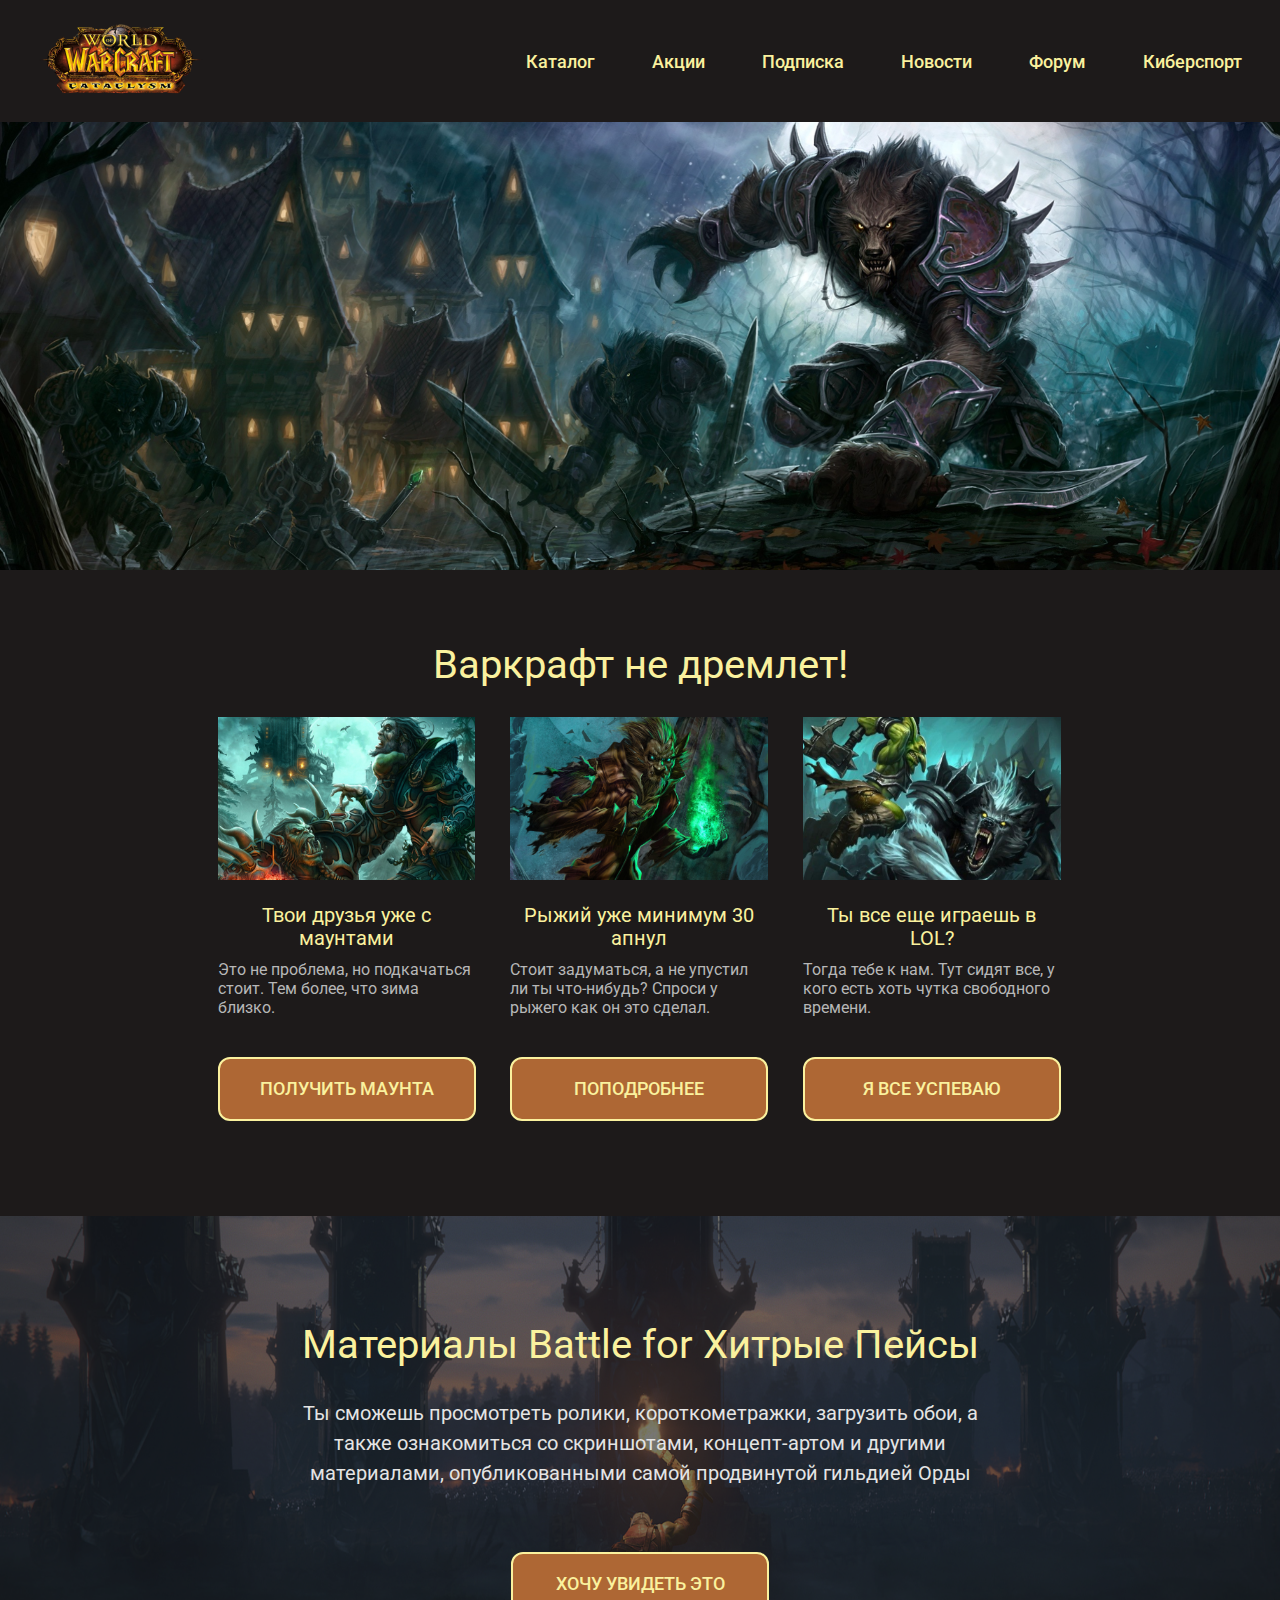
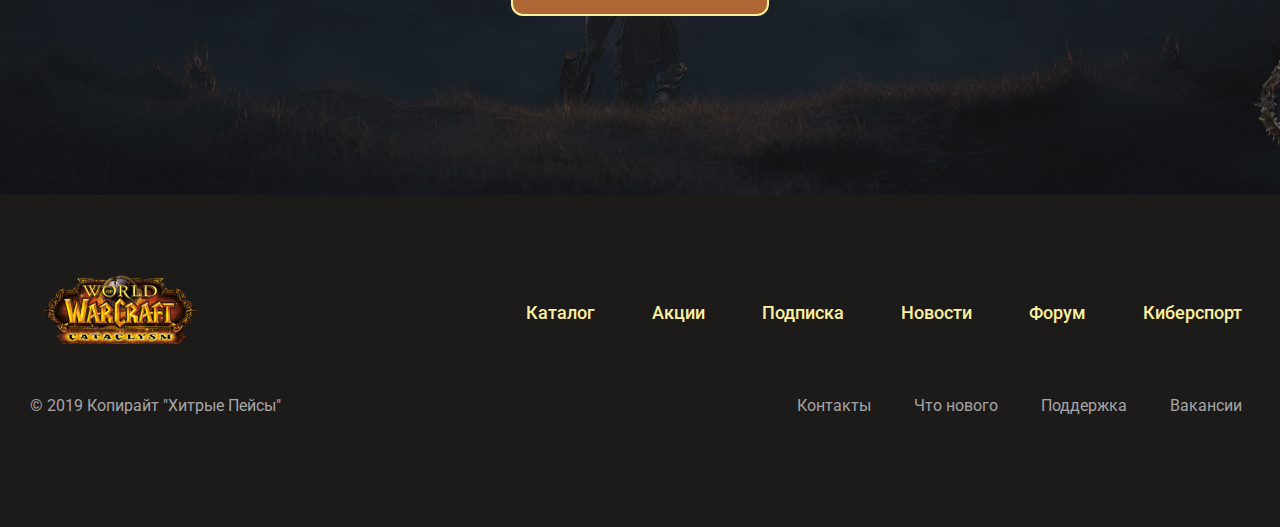
==== index.html @ 7e36b757 "Add files via upload" ====
<!DOCTYPE html>
<html>
<head>
	<meta charset="utf-8">
	<meta name="viewport" content="width=device-width">
	<title>AsgardWoW</title>
	<link href="https://fonts.googleapis.com/css?family=Roboto:400,500&display=swap&subset=cyrillic,cyrillic-ext" rel="stylesheet">
	<link rel="stylesheet" href="css/styleflex.css">
	<link rel="stylesheet" href="css/styleflex_1024.css" media="all and (max-width: 1025px)">
</head>
<body>
	<div class="container">
		<div class="header">
			<div class="menu_container">
				<div class="menulogo">
					<img src="source/pictures/wow_ logo.png">
				</div>
				<div class="menu"><a href="index.html">Каталог</a></div>
				<div class="menu"><a href="index.html">Акции</a></div>
				<div class="menu"><a href="index.html">Подписка</a></div>
				<div class="menu"><a href="index.html">Новости</a></div>
				<div class="menu"><a href="index.html">Форум</a></div>
				<div class="menu"><a href="index.html">Киберспорт</a></div>
			</div>
		</div>
		<div class="banner">
		</div>
		<div class="nedremlet">
			<div class="title">Варкрафт не дремлет!</div>
			<div class="cardscontainer">
				<div class="cards">
					<div class="card">
						<div class="cardimg"><img src="source/pictures/nedremlet1.png" alt="nedremlet1" width="100%"></div>
						<div class="cardtitle">Твои друзья уже с маунтами</div>
						<div class="cardtext">Это не проблема, но подкачаться стоит. Тем более, что зима близко.</div>
						<div class="button"><a href="index.html">ПОЛУЧИТЬ МАУНТА</a></div>
					</div>
					<div class="card">
						<div class="cardimg"><img src="source/pictures/nedremlet2.png" alt="nedremlet2" width="100%"></div>
						<div class="cardtitle">Рыжий уже минимум 30 апнул</div>
						<div class="cardtext">Стоит задуматься, а не упустил ли ты что-нибудь? Спроси у рыжего как он это сделал.</div>
						<div class="button"><a href="index.html">ПОПОДРОБНЕЕ</a></div>
					</div>
					<div class="card">
						<div class="cardimg"><img src="source/pictures/nedremlet3.png" alt="nedremlet3" width="100%"></div>
						<div class="cardtitle">Ты все еще играешь в LOL?</div>
						<div class="cardtext">Тогда тебе к нам. Тут сидят все, у кого есть хоть чутка свободного времени.</div>
						<div class="button"><a href="index.html">Я ВСЕ УСПЕВАЮ</a></div>
					</div>
				</div>
			</div>
		</div>
		<div class="peysi">
			<div class="background">
			</div>
			<div class="materials">
				<div class="title">Материалы Battle for Хитрые Пейсы</div>
				<div class="materials_text">Ты сможешь просмотреть ролики, короткометражки, загрузить обои, а также ознакомиться со скриншотами, концепт-артом и другими материалами, опубликованными самой продвинутой гильдией Орды</div>
				<div class="button"><a href="index.html">ХОЧУ УВИДЕТЬ ЭТО</a></div>
			</div>
		</div>
		<div class="footer">
			<div class="menu_container">
				<div class="menulogo">
					<img src="source/pictures/wow_ logo.png">
				</div>
				<div class="menu"><a href="index.html">Каталог</a></div>
				<div class="menu"><a href="index.html">Акции</a></div>
				<div class="menu"><a href="index.html">Подписка</a></div>
				<div class="menu"><a href="index.html">Новости</a></div>
				<div class="menu"><a href="index.html">Форум</a></div>
				<div class="menu"><a href="index.html">Киберспорт</a></div>
			</div>
			<div class="nav_container">
				<div class="nav">&copy; 2019 Копирайт "Хитрые Пейсы"</a></div>
				<div class="nav"><a href="index.html">Контакты</a></div>
				<div class="nav"><a href="index.html">Что&nbsp;нового</a></div>
				<div class="nav"><a href="index.html">Поддержка</a></div>
				<div class="nav"><a href="index.html">Вакансии</a></div>
			</div>
		</div>
	</div>
</body>
</html>
---- css/styleflex.css ----
body {
	background-color: #1D1A1A;
	font-family: "Roboto";
	font-weight: normal;
	font-style: normal;
	color: #FAF19E;
	padding: 0;
	margin: 0;
}


.container {
	box-sizing: border-box;
	max-width: 1920px;
	margin: 0px auto;
}
/*@media (max-width: 1025px) {
	.container {
		max-width: 1024px;
	}
	body { background: grey; }
	.banner div {
		background: url("../source/pictures/fon/sfakelom2_1024.png") no-repeat;
	}
}*/


.header {
	/*border: 2px solid #ece89d;*/
	box-sizing: border-box;
	width: 100%;
	min-height: 122px;
	margin: 0px auto;
	padding: 19px 0px 18px 0px;
}
.menu_container {
	display: flex;
	justify-content: space-between;
	align-items: center;
	max-width: 1220px;
	min-width: 845px;
	height: 85px;
	margin: 0px auto;
}
.menulogo {
	margin-right: 21.475%;
}
.menu {
	font-weight: 500;
	font-size: 18px;
	line-height: 21px;
	padding-right: 8px;
}
.menu a {
	text-decoration: none;
	color: #FAF19E;
}


.banner {
	width: 100%;
	height: 35vw;
	min-height: 445px;
	margin: 0px auto;
	background: url("../source/pictures/fon/volk1.png") no-repeat;
	background-size: 100% 100%;
}


.nedremlet{
	box-sizing: border-box;
	padding: 71px 0px 95px 0px;
	width: 100%;
	margin: 0px auto;
}
.title {
	text-align: center;
	margin: 0px 0px 2.3vw 0px;
	font-size: 40px;
	line-height: 47px;
}
.cardscontainer {
	box-sizing: border-box;
	max-width: 63vw;
	min-width: 845px;
	margin: 0px auto;
}
.cards {
	display: flex;
	width: 100%;
	/*display: flex;
	justify-content: space-between;
	/*align-items: center;
	box-sizing: border-box;
	height: 427px;
	width: 1208px;
	padding: 0px;
	margin: 0px auto;*/
	/*margin: 0px -20px;*/
}
.card {
	display: flex;
	flex-direction: column;
	/*box-sizing: border-box;*/
	width: 30.46%;
	/*flex:0 1 33.333%;
	padding: 0px 20px;
	border: 1px solid grey;*/
}
.card:nth-child(2) {
	margin: 0px 4.2% 0px 4.2%;
}
.cardtitle {
	font-size: 20px;
	line-height: 23px;
	text-align: center;
	padding: 20px 0px 10px 0px;
}
.cardtext {
	font-size: 16px;
	line-height: 19px;
	color: #B7B7B7;
	margin: 0px 0px 40px 0px;
	flex: 1 1 auto;
}
.button {
	/*display: flex;
	align-items: center;
	justify-content: center;
	width: 258px;
	height: 64px;*/
	font-weight: 500;
	font-size: 18px;
	line-height: 21px;
	box-sizing: border-box;
	/*background-color: #AE6734;
	border: 2px solid #FAF19E;
	border-radius: 12px;*/
	display: block;
	margin: 0px auto;
	height: 64px;
	width: 258px;
	text-align: center;
	line-height: 60px;
}
.button a {
	display: block;
	text-decoration: none;
	color: #FAF19E;
	transition: 0.2s;
	background-color: #AE6734;
	border: 2px solid #FAF19E;
	border-radius: 12px;
}
.button a:active {
	background-color: #FAF19E;
	border: 2px solid #AE6734;
	color: #AE6734;
	box-shadow: inset 0 4px 5px rgba(0,0,0,0.5);
}


.peysi {
	box-sizing: border-box;
	height: 35vw;
	min-height: 579px;
	width: 100%;
	min-width: 845px;
	background: url("../source/pictures/fon/sfakelom2.png") no-repeat;
	background-size: 100% 100%;
	margin: 0px auto;
	position: relative;
	/*z-index: 0;*/
}
.background {
	position: absolute;
	/*z-index: 1;*/
	width: 100%;
	height: 100%;
	/*background: url("../source/pictures/fon/sfakelom2.png");*/
	background-color: #1D1A1A;
	opacity: 0.6;
}
.materials {
	position: relative;
	/*z-index: 2;*/
	max-width: 720px;
	height: 50%;
	margin: 0px auto;
	padding: 8.25% 0px 0px 0px;
}
.materials_text {
	font-size: 20px;
	line-height: 30px;
	color: #E4E4E4;
	text-align: center;
	margin: 0px 0px 5vw 0px;
}


.footer {
	box-sizing: border-box;
	height: 332px;
	/*max-width: 1920px;*/
	margin: 0px auto;
	padding: 75px 0px 0px 0px;
}
.nav_container {
	display: flex;
	justify-content: space-between;
	max-width: 1220px;
	min-width: 845px;
	margin: 0px auto;
	padding: 41px 0px;
}
.nav {
	font-size: 16px;
	line-height: 19px;
	color: #A5A5A5;
	padding-right: 8px;
}
.nav:first-child {
	margin-right: 38.77%;
}
.nav a {
	text-decoration: none;
	color: #A5A5A5;
}
---- css/styleflex_1024.css ----
body {
	background-color: #1D1A1A;
	font-family: "Roboto";
	font-weight: normal;
	font-style: normal;
	color: #FAF19E;
	padding: 0;
	margin: 0;
}


.menu_container {
	display: flex;
	justify-content: space-between;
	align-items: center;
	max-width: 956px;
	height: 85px;
	margin: 0px auto;
}
.menulogo {
	margin-right: 8.7%;
}


.banner {
	width: 100%;
	height: 43.5vw;
	margin: 0px auto;
	background: url("../source/pictures/fon/volk1_1024.png") no-repeat;
	background-size: 100% 100%;
}


.peysi {
	box-sizing: border-box;
	height: 56.5vw;
	min-height: 370px;
	background: url("../source/pictures/fon/sfakelom2_1024.png") no-repeat;
	background-size: 100% 100%;
	margin: 0px auto;
	position: relative;
}


.nav_container {
	display: flex;
	justify-content: space-between;
	max-width: 956px;
	margin: 0px auto;
	padding: 41px 0px;
}
.nav:first-child {
	margin-right: 23.1%;
}
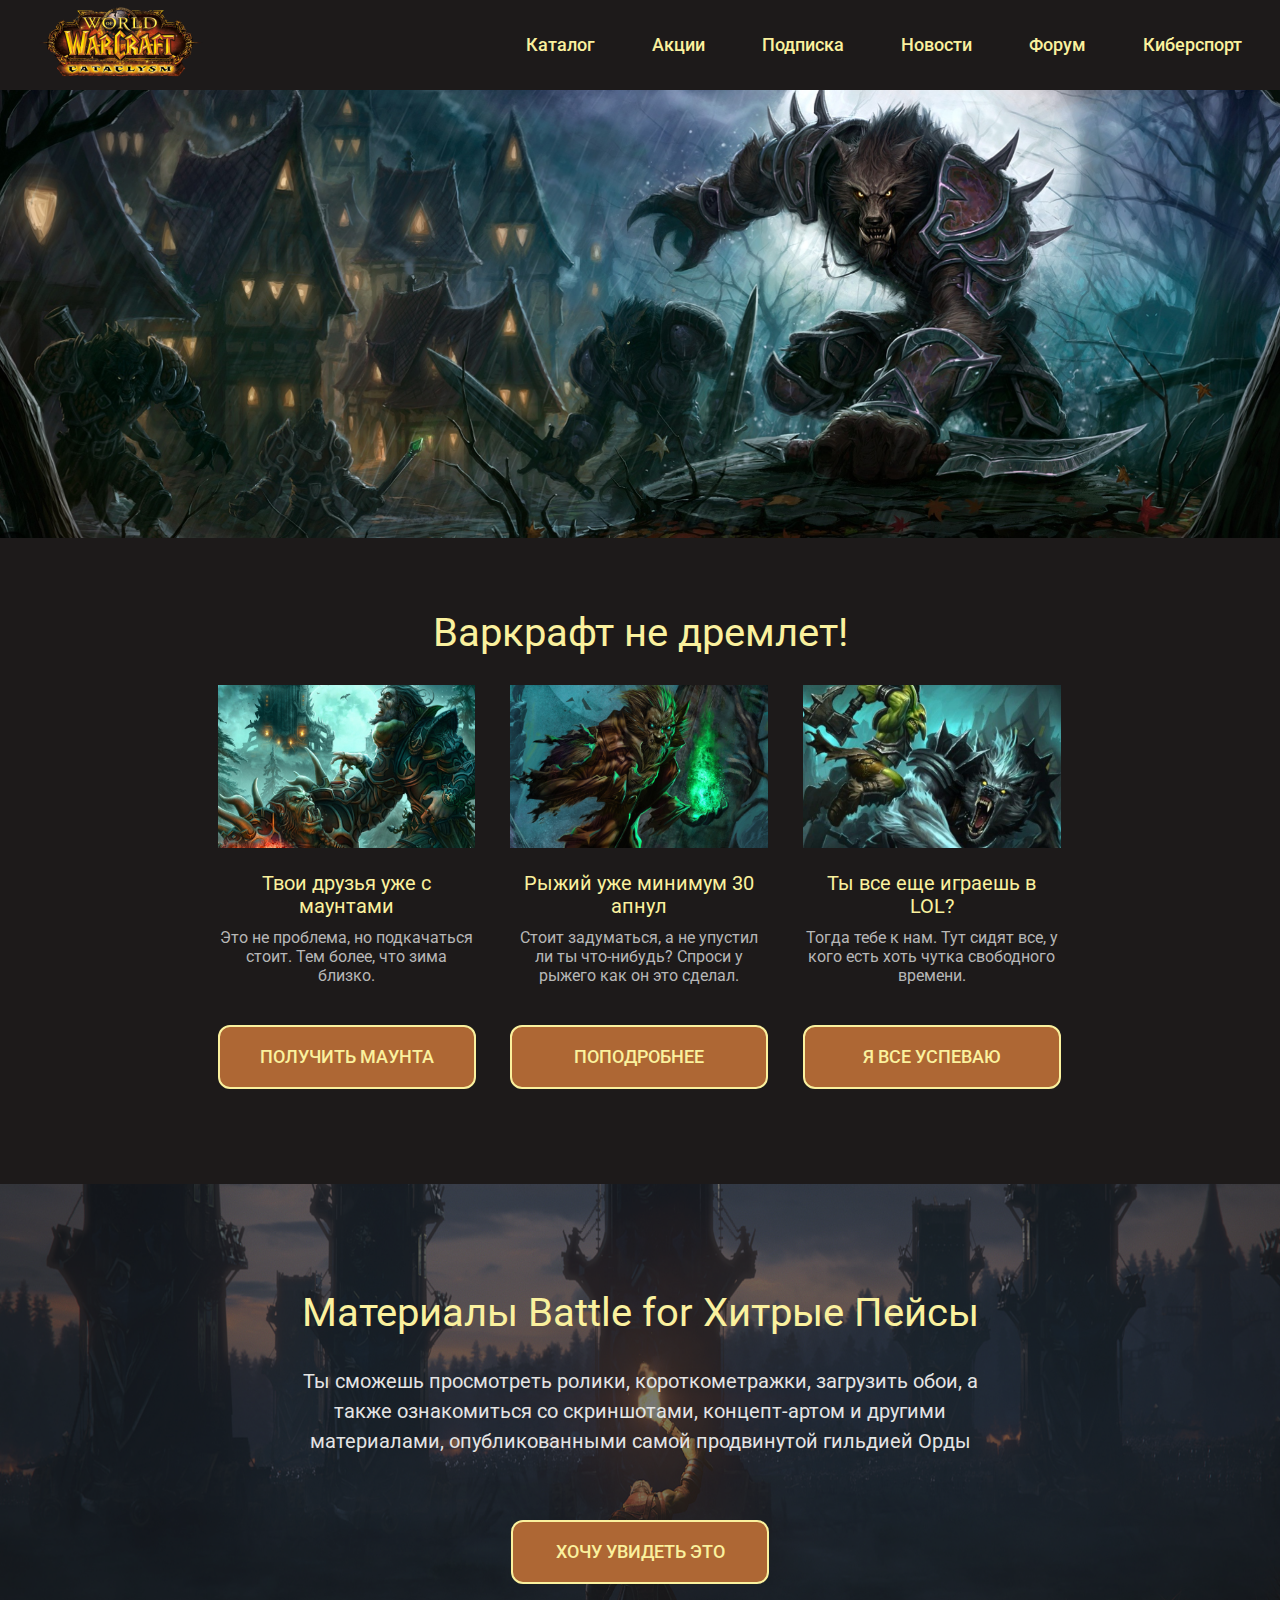
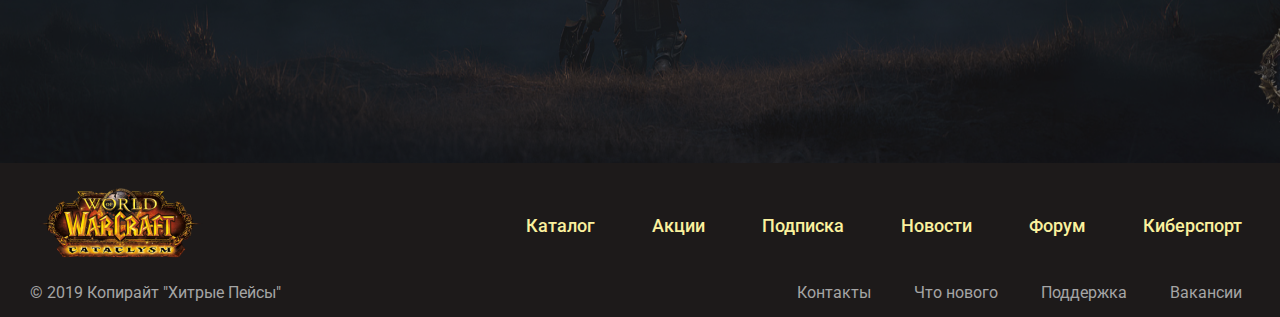
==== commit 5981d598: "Issues #111210 & #111211 completed" ====
--- a/index.html
+++ b/index.html
@@ -6,14 +6,16 @@
 	<title>AsgardWoW</title>
 	<link href="https://fonts.googleapis.com/css?family=Roboto:400,500&display=swap&subset=cyrillic,cyrillic-ext" rel="stylesheet">
 	<link rel="stylesheet" href="css/styleflex.css">
-	<link rel="stylesheet" href="css/styleflex_1024.css" media="all and (max-width: 1025px)">
+	<!-- <link rel="stylesheet" href="css/styleflex_1024.css" media="all and (max-width: 1025px)">
+	<link rel="stylesheet" href="css/styleflex_414.css" media="all and (max-width: 500px)"> -->
 </head>
 <body>
 	<div class="container">
 		<div class="header">
-			<div class="menu_container">
-				<div class="menulogo">
-					<img src="source/pictures/wow_ logo.png">
+			<div class="header_menu_container">
+				<div class="menulogo"><a href="index.html"><img src="source/pictures/wow_ logo.png" alt=""></a></div>
+				<div class="header_burger">
+					<span></span>
 				</div>
 				<div class="menu"><a href="index.html">Каталог</a></div>
 				<div class="menu"><a href="index.html">Акции</a></div>
@@ -23,8 +25,7 @@
 				<div class="menu"><a href="index.html">Киберспорт</a></div>
 			</div>
 		</div>
-		<div class="banner">
-		</div>
+		<div class="banner"></div>
 		<div class="nedremlet">
 			<div class="title">Варкрафт не дремлет!</div>
 			<div class="cardscontainer">
@@ -60,9 +61,9 @@
 			</div>
 		</div>
 		<div class="footer">
-			<div class="menu_container">
+			<div class="footer_menu_container">
 				<div class="menulogo">
-					<img src="source/pictures/wow_ logo.png">
+					<img src="source/pictures/wow_ logo.png" alt="">
 				</div>
 				<div class="menu"><a href="index.html">Каталог</a></div>
 				<div class="menu"><a href="index.html">Акции</a></div>
--- a/css/styleflex.css
+++ b/css/styleflex.css
@@ -12,38 +12,50 @@
 .container {
 	box-sizing: border-box;
 	max-width: 1920px;
-	margin: 0px auto;
-}
-/*@media (max-width: 1025px) {
-	.container {
-		max-width: 1024px;
-	}
-	body { background: grey; }
-	.banner div {
-		background: url("../source/pictures/fon/sfakelom2_1024.png") no-repeat;
-	}
-}*/
+	min-width: 845px;
+	margin: 0px auto;
+}
 
 
 .header {
 	/*border: 2px solid #ece89d;*/
-	box-sizing: border-box;
-	width: 100%;
-	min-height: 122px;
-	margin: 0px auto;
-	padding: 19px 0px 18px 0px;
-}
-.menu_container {
+	position: fixed;
+	box-sizing: border-box;
+	width: 100%;
+	top: 0;
+	left: 0;
+	height: 85px;
+	padding: 2px 0px;
+	z-index: 50;
+}
+.header:before {
+	content:"";
+	position: absolute;
+	top: 0;
+	left: 0;
+	width: 100%;
+	height: 100%;
+	background-color: #1D1A1A;
+}
+.header_menu_container {
 	display: flex;
 	justify-content: space-between;
 	align-items: center;
 	max-width: 1220px;
-	min-width: 845px;
 	height: 85px;
 	margin: 0px auto;
+	position: relative;
+	z-index:2;
 }
 .menulogo {
+	flex: 0 0 185px;
 	margin-right: 21.475%;
+}
+.menulogo img {
+	max-width: 100%;
+}
+.header_burger {
+	display: none;
 }
 .menu {
 	font-weight: 500;
@@ -54,6 +66,10 @@
 .menu a {
 	text-decoration: none;
 	color: #FAF19E;
+	transition: 0.4s;
+}
+.menu a:hover {
+	color: #DAA520;
 }
 
 
@@ -61,7 +77,7 @@
 	width: 100%;
 	height: 35vw;
 	min-height: 445px;
-	margin: 0px auto;
+	margin: 90px 0px 0px 0px;
 	background: url("../source/pictures/fon/volk1.png") no-repeat;
 	background-size: 100% 100%;
 }
@@ -122,20 +138,13 @@
 	color: #B7B7B7;
 	margin: 0px 0px 40px 0px;
 	flex: 1 1 auto;
+	text-align: center;
 }
 .button {
-	/*display: flex;
-	align-items: center;
-	justify-content: center;
-	width: 258px;
-	height: 64px;*/
 	font-weight: 500;
 	font-size: 18px;
 	line-height: 21px;
 	box-sizing: border-box;
-	/*background-color: #AE6734;
-	border: 2px solid #FAF19E;
-	border-radius: 12px;*/
 	display: block;
 	margin: 0px auto;
 	height: 64px;
@@ -152,6 +161,9 @@
 	border: 2px solid #FAF19E;
 	border-radius: 12px;
 }
+.button a:hover {
+	box-shadow: 0 0 10px rgba(218,165,32,0.9);
+}
 .button a:active {
 	background-color: #FAF19E;
 	border: 2px solid #AE6734;
@@ -165,7 +177,6 @@
 	height: 35vw;
 	min-height: 579px;
 	width: 100%;
-	min-width: 845px;
 	background: url("../source/pictures/fon/sfakelom2.png") no-repeat;
 	background-size: 100% 100%;
 	margin: 0px auto;
@@ -200,18 +211,25 @@
 
 .footer {
 	box-sizing: border-box;
-	height: 332px;
-	/*max-width: 1920px;*/
-	margin: 0px auto;
-	padding: 75px 0px 0px 0px;
+	width: 100%;
+	height: 150px;
+	margin: 0px auto;
+	padding: 20px 0px 0px 0px;
+}
+.footer_menu_container {
+	display: flex;
+	justify-content: space-between;
+	align-items: center;
+	max-width: 1220px;
+	height: 85px;
+	margin: 0px auto;
 }
 .nav_container {
 	display: flex;
 	justify-content: space-between;
 	max-width: 1220px;
-	min-width: 845px;
-	margin: 0px auto;
-	padding: 41px 0px;
+	margin: 0px auto;
+	padding: 15px 0px;
 }
 .nav {
 	font-size: 16px;
@@ -226,3 +244,190 @@
 	text-decoration: none;
 	color: #A5A5A5;
 }
+
+
+
+@media all and (max-width: 1025px) {
+	.container {
+		max-width: 1024px;
+	}
+	
+	
+	.header_menu_container {
+	display: flex;
+	justify-content: space-between;
+	align-items: center;
+	max-width: 956px;
+	height: 85px;
+	margin: 0px auto;
+}
+	.menulogo {
+	margin-right: 8.7%;
+}
+
+
+	.banner {
+		height: 43.5vw;
+		min-height: 445px;
+		margin: 90px 0px 0px 0px;
+		background: url("../source/pictures/fon/volk1_1024.png") no-repeat;
+		background-size: 100% 100%;
+	}
+	
+	
+	.peysi {
+	box-sizing: border-box;
+	width: 100%;
+	height: 56.5vw;
+	min-height: 570px;
+	background: url("../source/pictures/fon/sfakelom2_1024.png") no-repeat;
+	background-size: 100% 100%;
+	margin: 0px auto;
+	position: relative;
+	}
+	.materials {
+		padding: 18% 0px 0px 0px;
+	}
+	
+	.footer_menu_container {
+	display: flex;
+	justify-content: space-between;
+	align-items: center;
+	max-width: 956px;
+	height: 85px;
+	margin: 0px auto;
+}
+	.nav_container {
+	display: flex;
+	justify-content: space-between;
+	max-width: 956px;
+	margin: 0px auto;
+	}
+	.nav:first-child {
+	margin-right: 23.1%;
+	}
+}
+
+
+@media all and (max-width: 500px) {
+	.container {
+	max-width: 414px;
+	min-width: 414px;
+	}
+	
+	
+	.header {
+		height: 60px;
+	}
+	.header_menu_container {
+	display: block;
+	max-width: 100%;
+	height: 100%;
+	}
+	.menulogo {
+	margin-right: 0;
+	width: 121px;
+	height: 55.6px;
+	flex: 0 0 121px;
+	}
+	/* .header_burger {
+		display: block;
+		position: relative;
+		width: 36px;
+		height: 24px;
+	}
+	.header_burger span {
+		position: absolute;
+		background-color: #AE6734;
+		left: 0;
+		width: 100%;
+		height: 4px;
+		top: 10px;
+	}
+	.header_burger:before, .header_burger:after {
+		content: "";
+		background-color: #AE6734;
+		position: absolute;
+		width: 100%;
+		height: 4px;
+		left: 0;
+	}
+	.header_burger:before {
+		top: 0;
+	}
+	.header_burger:after {
+		bottom: 0;
+	} */
+	/*.menu {
+		position: fixed;
+		top: 0;
+		left: 0;
+		width: 100%;
+		height: 100%;
+		background-color: #AE6734;
+	}*/
+	.menu {
+		display: none;
+	}
+	
+	.banner {
+	min-width: 100%;
+	background: url("../source/pictures/fon/volk1_414.png") no-repeat;
+	}
+	
+	
+	.nedremlet {
+	padding: 71px 0px 80px 0px;
+	}
+	.title {
+	font-size: 36px;
+	line-height: 42px;
+	margin: 0px 0px 60px 0px;
+	}
+	.cardscontainer {
+	max-width: 366px;
+	min-width: 366px;
+	}
+	.cards {
+	display: block;
+	}
+	.card {
+	width: 100%;
+	}
+	.card:nth-child(2) {
+	margin: 61px 0px 61px 0px;
+	}
+	
+	
+	.peysi {
+	min-width: 100%;
+	min-height: 534px;
+	padding: 0;
+	background: url("../source/pictures/fon/sfakelom2_414.png") no-repeat;
+	}
+	.background {
+	width: 100%;
+	height: 100%;
+	}
+	
+	
+	.footer {
+	height: 70px;
+	}
+	.footer_menu_container {
+	display: none;
+	}
+	.nav_container {
+	display: flex;
+	justify-content: center;
+	max-width: 100%;
+	margin: 0px auto;
+	padding: 15px 0px;
+	}
+	.nav:nth-child(n+2) {
+		display: none;
+	}
+	.nav:first-child {
+	margin-right: 0;
+}
+}--- a/css/styleflex_414.css
+++ b/css/styleflex_414.css
@@ -0,0 +1,63 @@
+body {
+	background-color: #1D1A1A;
+	font-family: "Roboto";
+	font-weight: normal;
+	font-style: normal;
+	color: #FAF19E;
+	padding: 0;
+	margin: 0;
+}
+
+
+.container {
+	box-sizing: border-box;
+	max-width: 414px;
+	margin: 0px auto;
+	padding: 0;
+}
+
+
+.header {
+	
+}
+
+
+.banner {
+	min-width: 100%;
+	background: url("../source/pictures/fon/volk1_414.png") no-repeat;
+}
+
+
+.nedremlet {
+	padding: 71px 0px 80px 0px;
+}
+.title {
+	font-size: 36px;
+	line-height: 42px;
+	margin: 0px 0px 60px 0px;
+}
+.cardscontainer {
+	max-width: 366px;
+	min-width: 366px;
+}
+.cards {
+	display: block;
+}
+.card {
+	width: 100%;
+}
+.card:nth-child(2) {
+	margin: 61px 0px 61px 0px;
+}
+
+
+.peysi {
+	min-width: 100%;
+	min-height: 534px;
+	padding: 0;
+	background: url("../source/pictures/fon/sfakelom2_414.png") no-repeat;
+}
+.background {
+	width: 100%;
+	height: 100%;
+}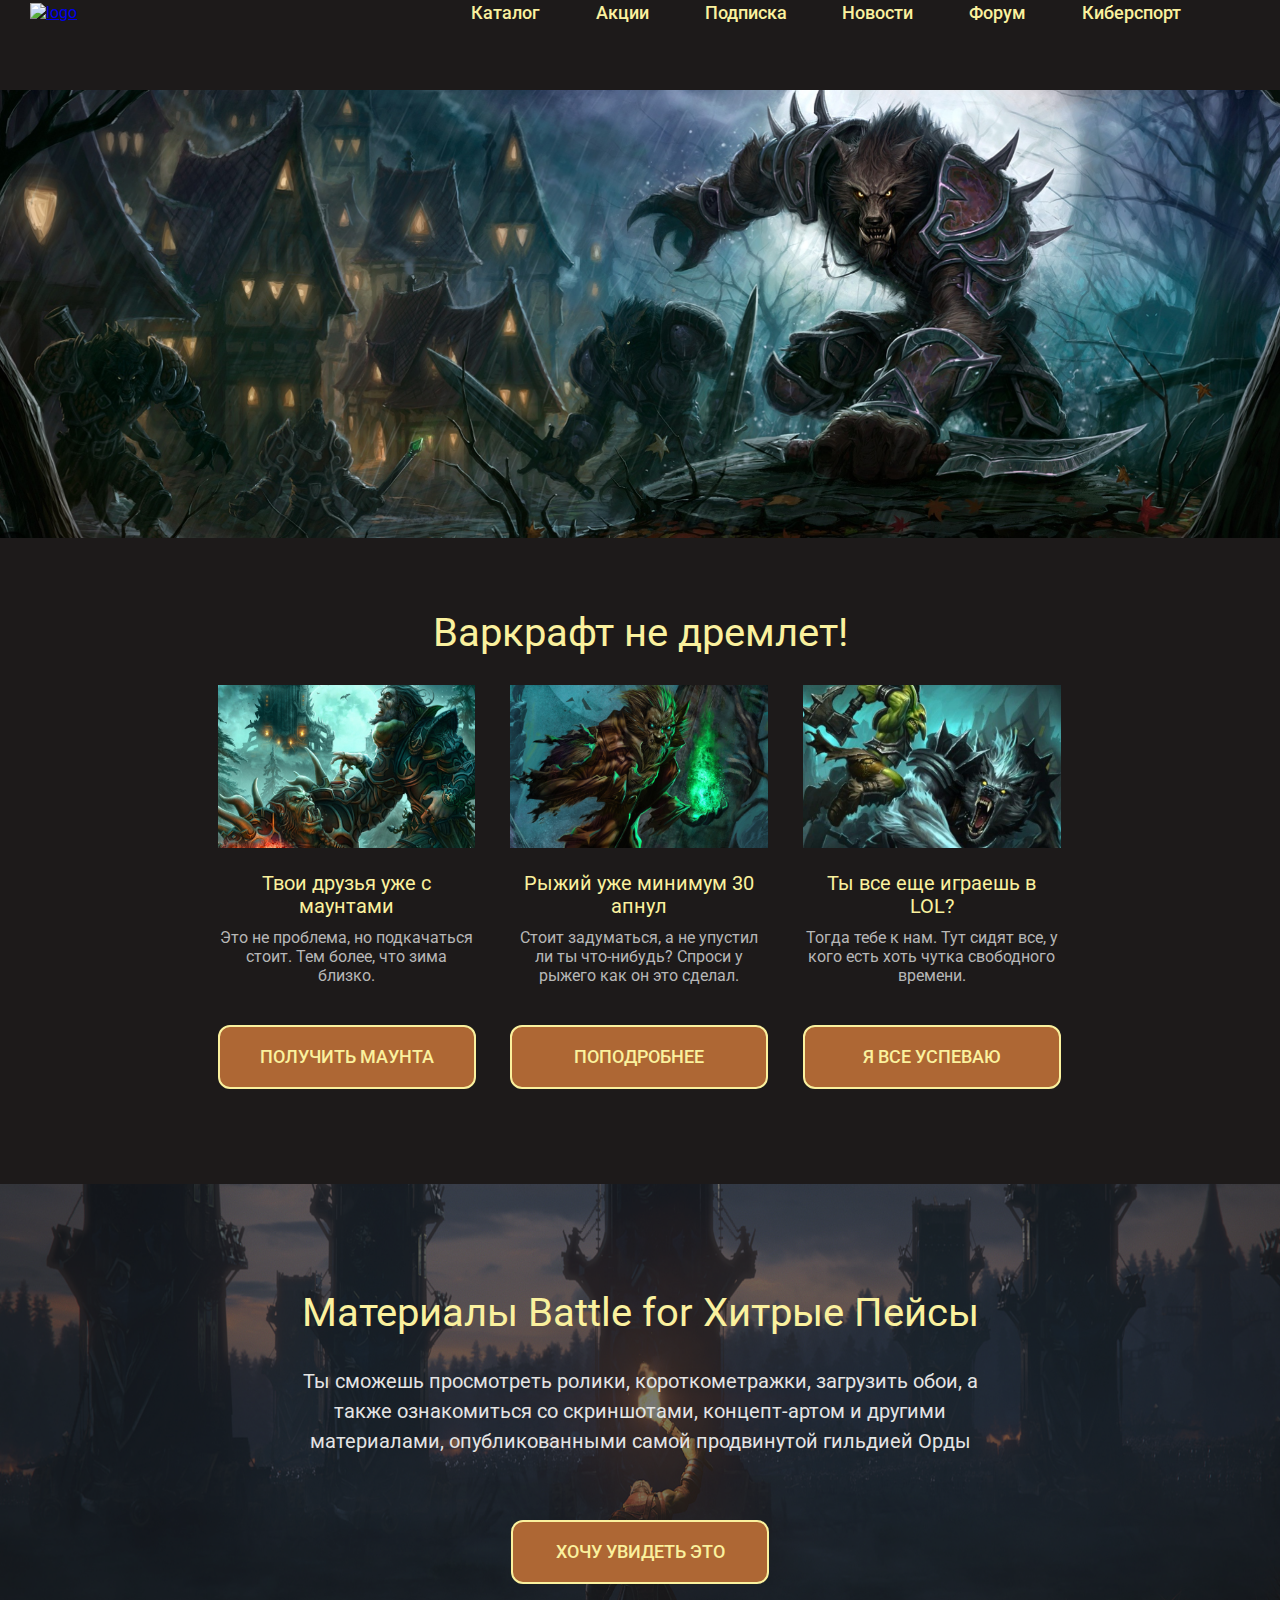
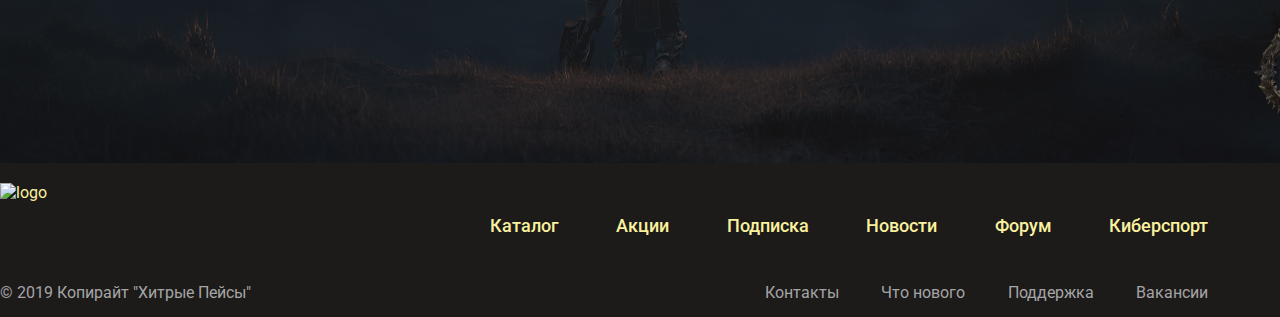
==== commit 5dfe6458: "Add files via upload" ====
--- a/index.html
+++ b/index.html
@@ -1,5 +1,5 @@
 <!DOCTYPE html>
-<html>
+<html lang="ru">
 <head>
 	<meta charset="utf-8">
 	<meta name="viewport" content="width=device-width">
@@ -13,37 +13,39 @@
 	<div class="container">
 		<div class="header">
 			<div class="header_menu_container">
-				<div class="menulogo"><a href="index.html"><img src="source/pictures/wow_ logo.png" alt=""></a></div>
+				<div class="menulogo"><a href="index.html"><img src="source/pictures/wow_logo.png" alt="logo"></a></div>
 				<div class="header_burger">
 					<span></span>
 				</div>
-				<div class="menu"><a href="index.html">Каталог</a></div>
-				<div class="menu"><a href="index.html">Акции</a></div>
-				<div class="menu"><a href="index.html">Подписка</a></div>
-				<div class="menu"><a href="index.html">Новости</a></div>
-				<div class="menu"><a href="index.html">Форум</a></div>
-				<div class="menu"><a href="index.html">Киберспорт</a></div>
+				<div class="element_container">
+					<div class="menu"><a href="index.html">Каталог</a></div>
+					<div class="menu"><a href="index.html">Акции</a></div>
+					<div class="menu"><a href="index.html">Подписка</a></div>
+					<div class="menu"><a href="index.html">Новости</a></div>
+					<div class="menu"><a href="index.html">Форум</a></div>
+					<div class="menu"><a href="index.html">Киберспорт</a></div>
+				</div>
 			</div>
 		</div>
 		<div class="banner"></div>
 		<div class="nedremlet">
-			<div class="title">Варкрафт не дремлет!</div>
+			<h1 class="title">Варкрафт не дремлет!</h1>
 			<div class="cardscontainer">
 				<div class="cards">
 					<div class="card">
-						<div class="cardimg"><img src="source/pictures/nedremlet1.png" alt="nedremlet1" width="100%"></div>
+						<div class="cardimg"><img src="source/pictures/nedremlet1.png" alt="nedremlet1"></div>
 						<div class="cardtitle">Твои друзья уже с маунтами</div>
 						<div class="cardtext">Это не проблема, но подкачаться стоит. Тем более, что зима близко.</div>
 						<div class="button"><a href="index.html">ПОЛУЧИТЬ МАУНТА</a></div>
 					</div>
 					<div class="card">
-						<div class="cardimg"><img src="source/pictures/nedremlet2.png" alt="nedremlet2" width="100%"></div>
+						<div class="cardimg"><img src="source/pictures/nedremlet2.png" alt="nedremlet2"></div>
 						<div class="cardtitle">Рыжий уже минимум 30 апнул</div>
 						<div class="cardtext">Стоит задуматься, а не упустил ли ты что-нибудь? Спроси у рыжего как он это сделал.</div>
 						<div class="button"><a href="index.html">ПОПОДРОБНЕЕ</a></div>
 					</div>
 					<div class="card">
-						<div class="cardimg"><img src="source/pictures/nedremlet3.png" alt="nedremlet3" width="100%"></div>
+						<div class="cardimg"><img src="source/pictures/nedremlet3.png" alt="nedremlet3"></div>
 						<div class="cardtitle">Ты все еще играешь в LOL?</div>
 						<div class="cardtext">Тогда тебе к нам. Тут сидят все, у кого есть хоть чутка свободного времени.</div>
 						<div class="button"><a href="index.html">Я ВСЕ УСПЕВАЮ</a></div>
@@ -55,7 +57,7 @@
 			<div class="background">
 			</div>
 			<div class="materials">
-				<div class="title">Материалы Battle for Хитрые Пейсы</div>
+				<h1 class="title">Материалы Battle for Хитрые Пейсы</h1>
 				<div class="materials_text">Ты сможешь просмотреть ролики, короткометражки, загрузить обои, а также ознакомиться со скриншотами, концепт-артом и другими материалами, опубликованными самой продвинутой гильдией Орды</div>
 				<div class="button"><a href="index.html">ХОЧУ УВИДЕТЬ ЭТО</a></div>
 			</div>
@@ -63,7 +65,7 @@
 		<div class="footer">
 			<div class="footer_menu_container">
 				<div class="menulogo">
-					<img src="source/pictures/wow_ logo.png" alt="">
+					<img src="source/pictures/wow_logo.png" alt="logo">
 				</div>
 				<div class="menu"><a href="index.html">Каталог</a></div>
 				<div class="menu"><a href="index.html">Акции</a></div>
@@ -73,7 +75,7 @@
 				<div class="menu"><a href="index.html">Киберспорт</a></div>
 			</div>
 			<div class="nav_container">
-				<div class="nav">&copy; 2019 Копирайт "Хитрые Пейсы"</a></div>
+				<div class="nav">&copy; 2019 Копирайт "Хитрые Пейсы"</div>
 				<div class="nav"><a href="index.html">Контакты</a></div>
 				<div class="nav"><a href="index.html">Что&nbsp;нового</a></div>
 				<div class="nav"><a href="index.html">Поддержка</a></div>
@@ -81,5 +83,7 @@
 			</div>
 		</div>
 	</div>
+	<script src="https://code.jquery.com/jquery-3.4.1.slim.min.js"></script>
+	<script src="script/script.js"></script>
 </body>
 </html>--- a/css/styleflex.css
+++ b/css/styleflex.css
@@ -36,32 +36,50 @@
 	width: 100%;
 	height: 100%;
 	background-color: #1D1A1A;
+	z-index: 2;
 }
 .header_menu_container {
 	display: flex;
-	justify-content: space-between;
 	align-items: center;
 	max-width: 1220px;
-	height: 85px;
-	margin: 0px auto;
-	position: relative;
-	z-index:2;
+	margin: 0px auto;
+	position: relative;
 }
 .menulogo {
+	box-sizing: border-box;
+	height: 100%;
 	flex: 0 0 185px;
-	margin-right: 21.475%;
+	margin-right: 21%;
+	position: relative;
+	z-index: 3;
 }
 .menulogo img {
 	max-width: 100%;
 }
 .header_burger {
 	display: none;
+	width: 36px;
+	height: 24px;
+	position: relative;
+	z-index: 3;
+}
+.element_container {
+	display: flex;
+	align-items: center;
+	justify-content: space-between;
+	width: 65%;
+	height: 100%;
+	padding-right: 5%;
+	position: relative;
+	z-index: 2;
 }
 .menu {
 	font-weight: 500;
 	font-size: 18px;
 	line-height: 21px;
 	padding-right: 8px;
+	position: relative;
+	z-index: 2;
 }
 .menu a {
 	text-decoration: none;
@@ -92,6 +110,7 @@
 .title {
 	text-align: center;
 	margin: 0px 0px 2.3vw 0px;
+	font-weight: normal;
 	font-size: 40px;
 	line-height: 47px;
 }
@@ -125,6 +144,9 @@
 }
 .card:nth-child(2) {
 	margin: 0px 4.2% 0px 4.2%;
+}
+.card img {
+	width: 100%;
 }
 .cardtitle {
 	font-size: 20px;
@@ -223,13 +245,14 @@
 	max-width: 1220px;
 	height: 85px;
 	margin: 0px auto;
+	padding-right: 5%;
 }
 .nav_container {
 	display: flex;
 	justify-content: space-between;
 	max-width: 1220px;
 	margin: 0px auto;
-	padding: 15px 0px;
+	padding: 15px 5% 15px 0px;
 }
 .nav {
 	font-size: 16px;
@@ -255,10 +278,8 @@
 	
 	.header_menu_container {
 	display: flex;
-	justify-content: space-between;
 	align-items: center;
 	max-width: 956px;
-	height: 85px;
 	margin: 0px auto;
 }
 	.menulogo {
@@ -286,7 +307,7 @@
 	position: relative;
 	}
 	.materials {
-		padding: 18% 0px 0px 0px;
+		padding: 15% 0px 0px 0px;
 	}
 	
 	.footer_menu_container {
@@ -309,7 +330,7 @@
 }
 
 
-@media all and (max-width: 500px) {
+@media all and (max-width: 700px) {
 	.container {
 	max-width: 414px;
 	min-width: 414px;
@@ -320,58 +341,87 @@
 		height: 60px;
 	}
 	.header_menu_container {
-	display: block;
-	max-width: 100%;
-	height: 100%;
+		justify-content: space-between;
+		max-width: 100%;
 	}
 	.menulogo {
-	margin-right: 0;
-	width: 121px;
-	height: 55.6px;
-	flex: 0 0 121px;
-	}
-	/* .header_burger {
+		margin-right: 0;
+		width: 121px;
+		height: 55.6px;
+		flex: 0 0 121px;
+	}
+	.header_burger {
 		display: block;
 		position: relative;
-		width: 36px;
-		height: 24px;
+		margin-right: 24px;
 	}
 	.header_burger span {
 		position: absolute;
-		background-color: #AE6734;
+		background-color: #FAF19E;
 		left: 0;
 		width: 100%;
 		height: 4px;
 		top: 10px;
+		transition: all 0.3s ease 0s;
 	}
 	.header_burger:before, .header_burger:after {
 		content: "";
-		background-color: #AE6734;
+		background-color: #FAF19E;
 		position: absolute;
 		width: 100%;
 		height: 4px;
 		left: 0;
+		transition: all 0.4s ease 0s;
 	}
 	.header_burger:before {
 		top: 0;
 	}
 	.header_burger:after {
 		bottom: 0;
-	} */
-	/*.menu {
+	}
+	.element_container {
+		box-sizing: border-box;
+		display: block;
 		position: fixed;
-		top: 0;
+		z-index: 1;
+		top: -100%;
 		left: 0;
 		width: 100%;
 		height: 100%;
-		background-color: #AE6734;
-	}*/
+		background-color: #6F370F;
+		padding: 70px 10px 20px 10px;
+		transition: all 0.3s ease 0s;
+		overflow: auto;
+	}
 	.menu {
-		display: none;
-	}
+		margin: 0px 0px 20px 0px;
+		font-size: 30px;
+	}
+	
+	.header_burger.active:before {
+		transform: rotate(45deg);
+		top: 10px;
+	}
+	.header_burger.active:after {
+		transform: rotate(-45deg);
+		bottom: 10px;
+	}
+	.header_burger.active span {
+		transform: scale(0);
+	}
+	
+	.element_container.active {
+		top: 0;
+	}
+	
+	body.lock {
+		overflow: hidden;
+	}
+	
 	
 	.banner {
 	min-width: 100%;
+	margin: 60px 0px 0px 0px;
 	background: url("../source/pictures/fon/volk1_414.png") no-repeat;
 	}
 	
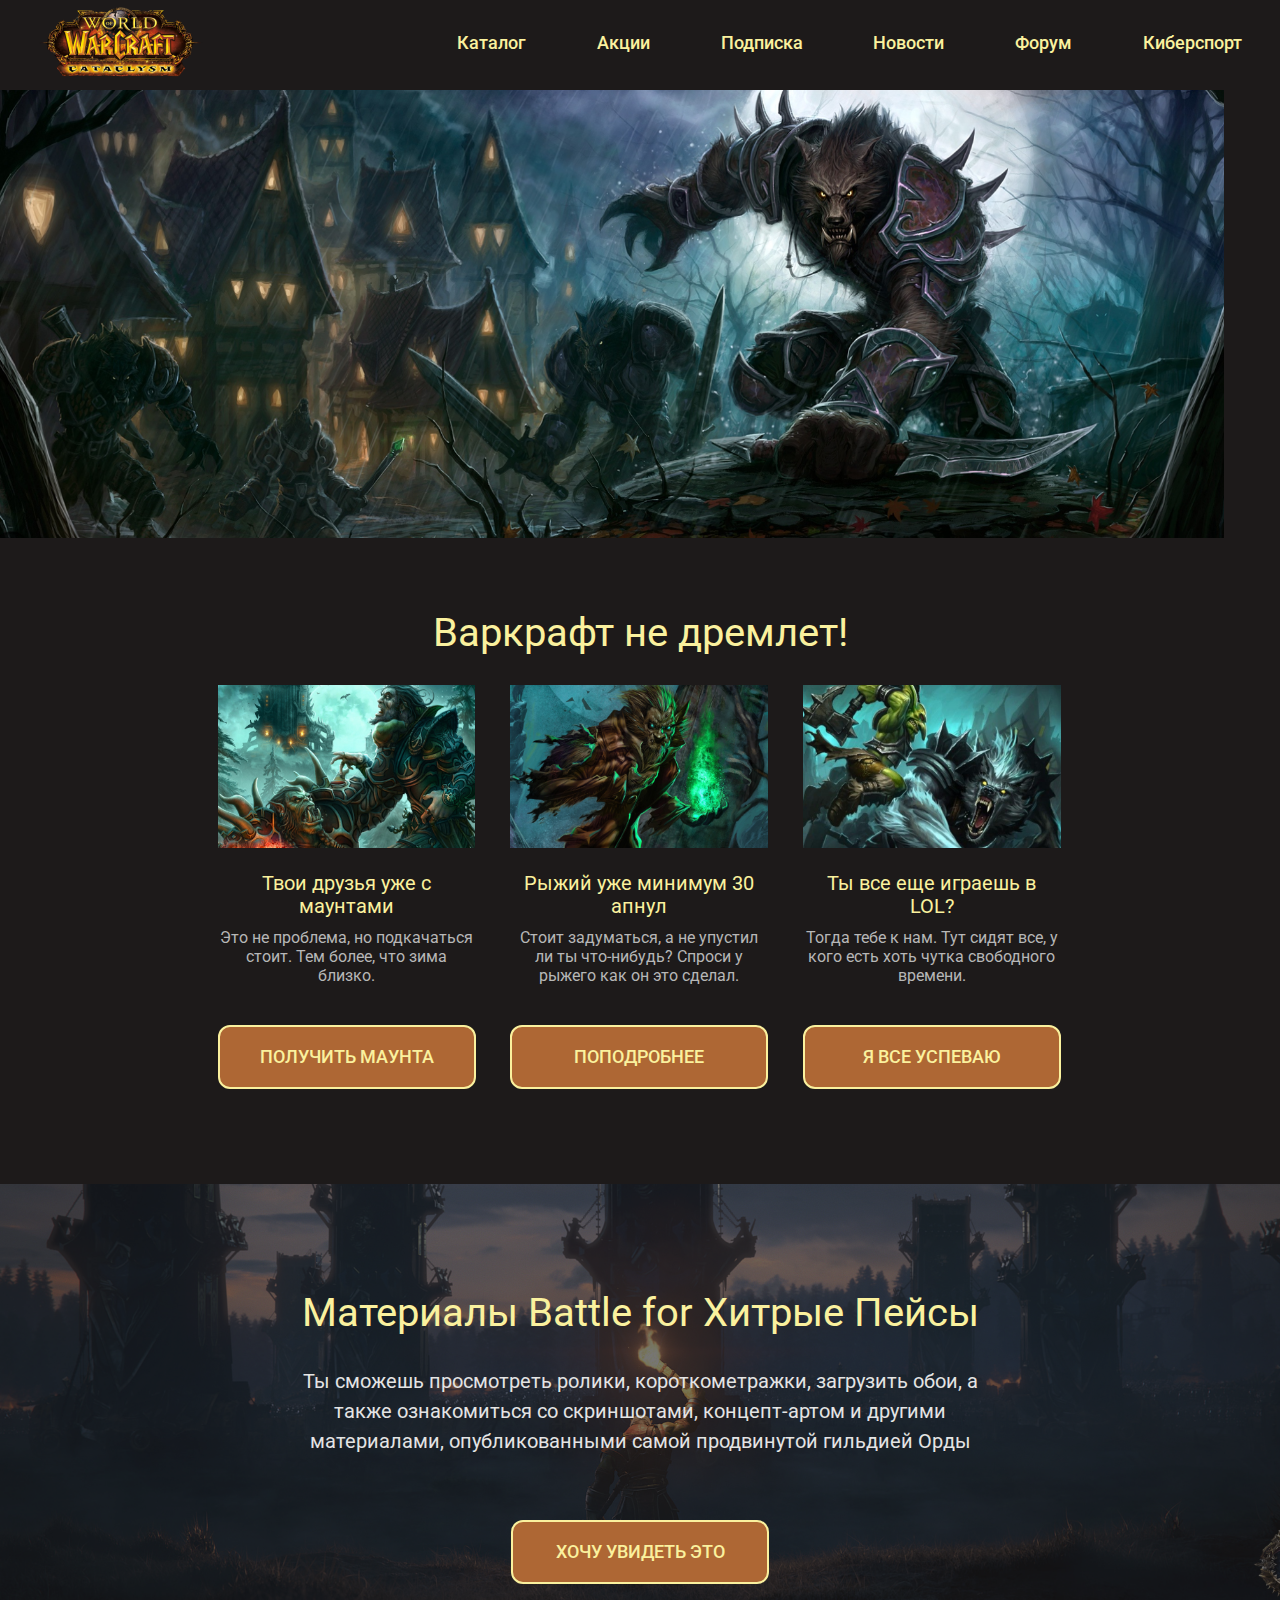
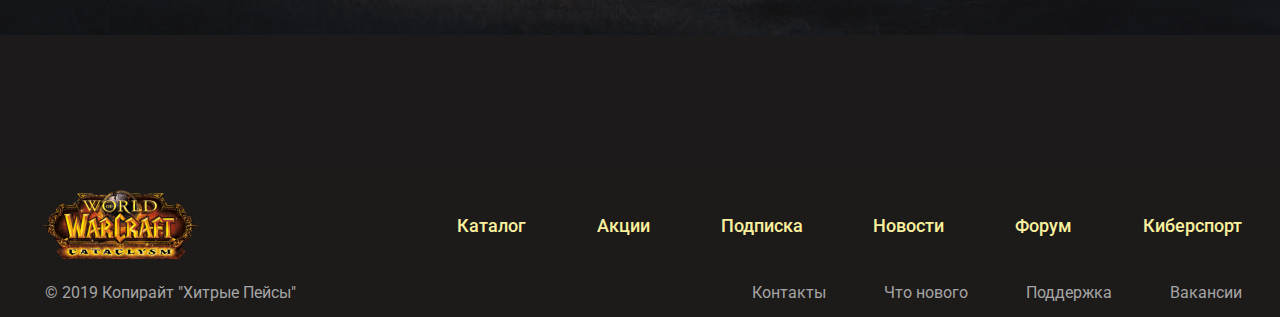
==== commit ee8ac683: "Переделаны меню из div в ul" ====
--- a/index.html
+++ b/index.html
@@ -17,17 +17,22 @@
 				<div class="header_burger">
 					<span></span>
 				</div>
-				<div class="element_container">
-					<div class="menu"><a href="index.html">Каталог</a></div>
-					<div class="menu"><a href="index.html">Акции</a></div>
-					<div class="menu"><a href="index.html">Подписка</a></div>
-					<div class="menu"><a href="index.html">Новости</a></div>
-					<div class="menu"><a href="index.html">Форум</a></div>
-					<div class="menu"><a href="index.html">Киберспорт</a></div>
+				<div class="header_elements">
+					<ul class="header_list">
+						<li><a href="index.html">Каталог</a></li>
+						<li><a href="index.html">Акции</a></li>
+						<li><a href="index.html">Подписка</a></li>
+						<li><a href="index.html">Новости</a></li>
+						<li><a href="index.html">Форум</a></li>
+						<li><a href="index.html">Киберспорт</a></li>
+					</ul>
 				</div>
 			</div>
 		</div>
-		<div class="banner"></div>
+		<div class="banner">
+			<div class="banner_background">
+			</div>
+		</div>
 		<div class="nedremlet">
 			<h1 class="title">Варкрафт не дремлет!</h1>
 			<div class="cardscontainer">
@@ -54,7 +59,7 @@
 			</div>
 		</div>
 		<div class="peysi">
-			<div class="background">
+			<div class="peysi_background">
 			</div>
 			<div class="materials">
 				<h1 class="title">Материалы Battle for Хитрые Пейсы</h1>
@@ -64,22 +69,26 @@
 		</div>
 		<div class="footer">
 			<div class="footer_menu_container">
-				<div class="menulogo">
-					<img src="source/pictures/wow_logo.png" alt="logo">
+				<div class="menulogo"><a href="index.html"><img src="source/pictures/wow_logo.png" alt="logo"></a></div>
+				<div class="footer_elements">
+					<ul class="footer_list">
+						<li><a href="index.html">Каталог</a></li>
+						<li><a href="index.html">Акции</a></li>
+						<li><a href="index.html">Подписка</a></li>
+						<li><a href="index.html">Новости</a></li>
+						<li><a href="index.html">Форум</a></li>
+						<li><a href="index.html">Киберспорт</a></li>
+					</ul>
 				</div>
-				<div class="menu"><a href="index.html">Каталог</a></div>
-				<div class="menu"><a href="index.html">Акции</a></div>
-				<div class="menu"><a href="index.html">Подписка</a></div>
-				<div class="menu"><a href="index.html">Новости</a></div>
-				<div class="menu"><a href="index.html">Форум</a></div>
-				<div class="menu"><a href="index.html">Киберспорт</a></div>
 			</div>
 			<div class="nav_container">
-				<div class="nav">&copy; 2019 Копирайт "Хитрые Пейсы"</div>
-				<div class="nav"><a href="index.html">Контакты</a></div>
-				<div class="nav"><a href="index.html">Что&nbsp;нового</a></div>
-				<div class="nav"><a href="index.html">Поддержка</a></div>
-				<div class="nav"><a href="index.html">Вакансии</a></div>
+				<ul class="nav_list">
+					<li>&copy; 2019 Копирайт "Хитрые Пейсы"</li>
+					<li><a href="index.html">Контакты</a></li>
+					<li><a href="index.html">Что&nbsp;нового</a></li>
+					<li><a href="index.html">Поддержка</a></li>
+					<li><a href="index.html">Вакансии</a></li>
+				</ul>
 			</div>
 		</div>
 	</div>
--- a/css/styleflex.css
+++ b/css/styleflex.css
@@ -25,7 +25,6 @@
 	top: 0;
 	left: 0;
 	height: 85px;
-	padding: 2px 0px;
 	z-index: 50;
 }
 .header:before {
@@ -33,6 +32,7 @@
 	position: absolute;
 	top: 0;
 	left: 0;
+	box-sizing: border-box;
 	width: 100%;
 	height: 100%;
 	background-color: #1D1A1A;
@@ -40,16 +40,17 @@
 }
 .header_menu_container {
 	display: flex;
+	justify-content: space-between;
 	align-items: center;
 	max-width: 1220px;
-	margin: 0px auto;
-	position: relative;
+	height: 100%;
+	margin: 0px auto;
 }
 .menulogo {
 	box-sizing: border-box;
 	height: 100%;
 	flex: 0 0 185px;
-	margin-right: 21%;
+	margin-right: 15%;
 	position: relative;
 	z-index: 3;
 }
@@ -63,17 +64,26 @@
 	position: relative;
 	z-index: 3;
 }
-.element_container {
+.header_elements {
+	width: 65%;
+	height: 100%;
+	position: relative;
+	z-index: 2;
+}
+.header_list, .footer_list {
 	display: flex;
 	align-items: center;
 	justify-content: space-between;
-	width: 65%;
-	height: 100%;
-	padding-right: 5%;
-	position: relative;
-	z-index: 2;
-}
-.menu {
+	box-sizing: border-box;
+	width: 100%;
+	height: 100%;
+	margin: 0px auto;
+	padding: 0px;
+}
+.header_list li, .footer_list li {
+	list-style: none;
+}
+.header_list li, .footer_list li {
 	font-weight: 500;
 	font-size: 18px;
 	line-height: 21px;
@@ -81,12 +91,12 @@
 	position: relative;
 	z-index: 2;
 }
-.menu a {
+.header_list li a, .footer_list li a {
 	text-decoration: none;
 	color: #FAF19E;
 	transition: 0.4s;
 }
-.menu a:hover {
+.header_list li a:hover, .footer_list li a:hover {
 	color: #DAA520;
 }
 
@@ -95,9 +105,13 @@
 	width: 100%;
 	height: 35vw;
 	min-height: 445px;
-	margin: 90px 0px 0px 0px;
+	margin: 0px auto;
+	padding: 90px 0px 0px 0px;
+}
+.banner_background {
+	height: 100%;
 	background: url("../source/pictures/fon/volk1.png") no-repeat;
-	background-size: 100% 100%;
+	background-size: contain;
 }
 
 
@@ -200,12 +214,12 @@
 	min-height: 579px;
 	width: 100%;
 	background: url("../source/pictures/fon/sfakelom2.png") no-repeat;
-	background-size: 100% 100%;
+	background-size: contain;
 	margin: 0px auto;
 	position: relative;
 	/*z-index: 0;*/
 }
-.background {
+.peysi_background {
 	position: absolute;
 	/*z-index: 1;*/
 	width: 100%;
@@ -235,7 +249,6 @@
 	box-sizing: border-box;
 	width: 100%;
 	height: 150px;
-	margin: 0px auto;
 	padding: 20px 0px 0px 0px;
 }
 .footer_menu_container {
@@ -245,27 +258,41 @@
 	max-width: 1220px;
 	height: 85px;
 	margin: 0px auto;
-	padding-right: 5%;
+}
+.footer_elements {
+	width: 65%;
+	height: 100%;
 }
 .nav_container {
-	display: flex;
-	justify-content: space-between;
+	box-sizing: border-box;
 	max-width: 1220px;
 	margin: 0px auto;
-	padding: 15px 5% 15px 0px;
-}
-.nav {
+	padding: 15px 0px 15px 15px;
+}
+.nav_list {
+	display: flex;
+	justify-content: space-between;
+	box-sizing: border-box;
+	width: 100%;
+	margin: 0px;
+	padding: 0px;
+}
+.nav_list li {
+	list-style: none;
 	font-size: 16px;
 	line-height: 19px;
 	color: #A5A5A5;
 	padding-right: 8px;
 }
-.nav:first-child {
-	margin-right: 38.77%;
-}
-.nav a {
+.nav_list li:first-child {
+	margin-right: 33%;
+}
+.nav_list li a {
 	text-decoration: none;
 	color: #A5A5A5;
+}
+.nav_list li a:hover {
+	color: #FFF8DC;
 }
 
 
@@ -278,16 +305,17 @@
 	
 	.header_menu_container {
 	display: flex;
+	justify-content: space-between;
 	align-items: center;
 	max-width: 956px;
 	margin: 0px auto;
 }
 	.menulogo {
-	margin-right: 8.7%;
-}
-
-
-	.banner {
+	margin-right: 3%;
+}
+
+
+	.banner_background {
 		height: 43.5vw;
 		min-height: 445px;
 		margin: 90px 0px 0px 0px;
@@ -324,8 +352,8 @@
 	max-width: 956px;
 	margin: 0px auto;
 	}
-	.nav:first-child {
-	margin-right: 23.1%;
+	.nav_list li:first-child {
+	margin-right: 26%;
 	}
 }
 
@@ -379,7 +407,7 @@
 	.header_burger:after {
 		bottom: 0;
 	}
-	.element_container {
+	.header_elements {
 		box-sizing: border-box;
 		display: block;
 		position: fixed;
@@ -393,7 +421,10 @@
 		transition: all 0.3s ease 0s;
 		overflow: auto;
 	}
-	.menu {
+	.header_list {
+		display: block;
+	}
+	.header_list li {
 		margin: 0px 0px 20px 0px;
 		font-size: 30px;
 	}
@@ -410,7 +441,7 @@
 		transform: scale(0);
 	}
 	
-	.element_container.active {
+	.header_elements.active {
 		top: 0;
 	}
 	
@@ -419,7 +450,7 @@
 	}
 	
 	
-	.banner {
+	.banner_background {
 	min-width: 100%;
 	margin: 60px 0px 0px 0px;
 	background: url("../source/pictures/fon/volk1_414.png") no-repeat;
@@ -472,12 +503,11 @@
 	justify-content: center;
 	max-width: 100%;
 	margin: 0px auto;
-	padding: 15px 0px;
-	}
-	.nav:nth-child(n+2) {
+	}
+	.nav_list li:nth-child(n+2) {
 		display: none;
 	}
-	.nav:first-child {
+	.nav_list li:first-child {
 	margin-right: 0;
 }
 }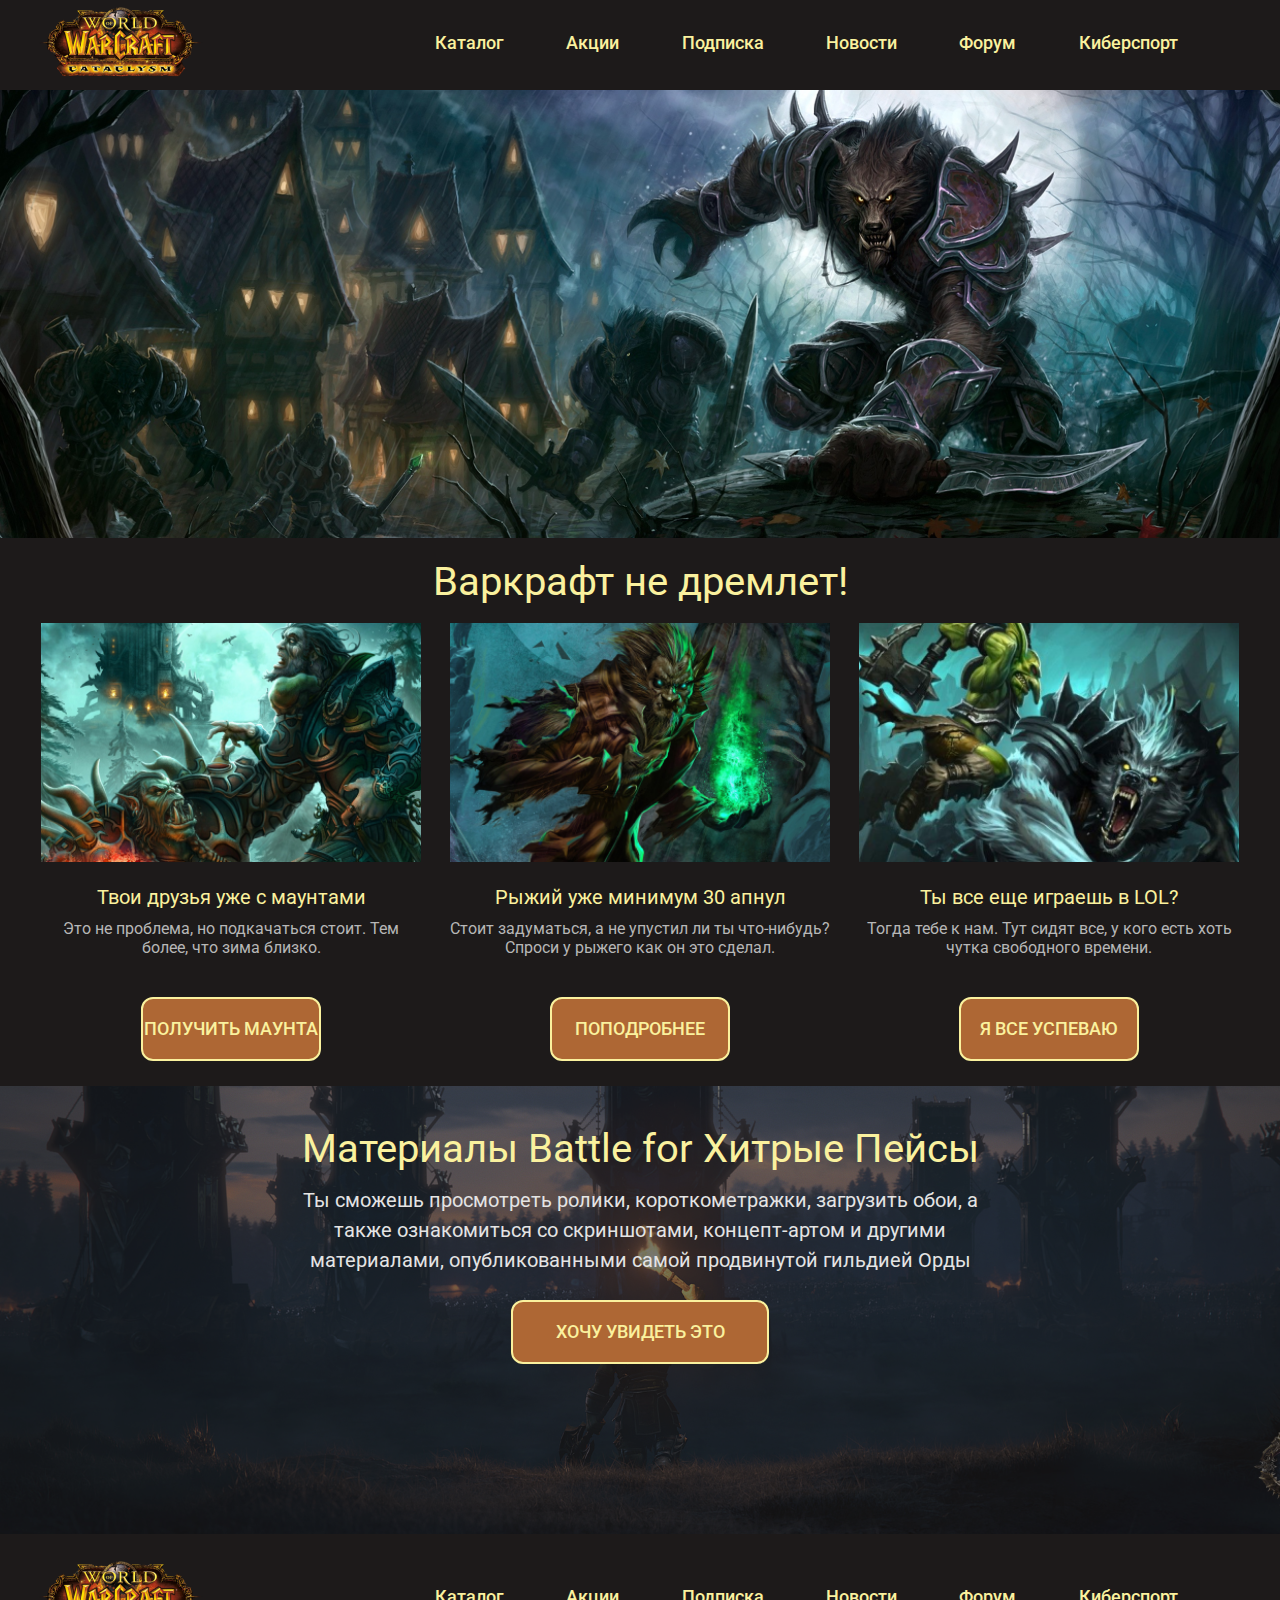
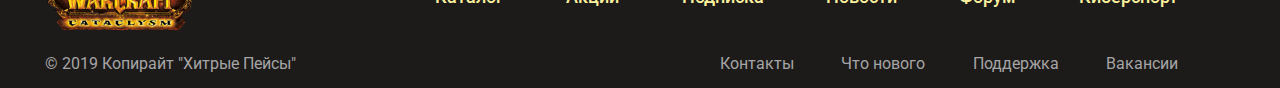
==== commit 29fa3e0a: "Добавлены недостающие пункты меню в бургер. Добавлен временный фон для бургера." ====
--- a/index.html
+++ b/index.html
@@ -25,6 +25,10 @@
 						<li><a href="index.html">Новости</a></li>
 						<li><a href="index.html">Форум</a></li>
 						<li><a href="index.html">Киберспорт</a></li>
+						<li><a href="index.html">Контакты</a></li>
+						<li><a href="index.html">Что&nbsp;нового</a></li>
+						<li><a href="index.html">Поддержка</a></li>
+						<li><a href="index.html">Вакансии</a></li>
 					</ul>
 				</div>
 			</div>
--- a/css/styleflex.css
+++ b/css/styleflex.css
@@ -12,7 +12,6 @@
 .container {
 	box-sizing: border-box;
 	max-width: 1920px;
-	min-width: 845px;
 	margin: 0px auto;
 }
 
@@ -42,9 +41,11 @@
 	display: flex;
 	justify-content: space-between;
 	align-items: center;
+	box-sizing: border-box;
 	max-width: 1220px;
 	height: 100%;
 	margin: 0px auto;
+	padding: 0px 5% 0px 0px;
 }
 .menulogo {
 	box-sizing: border-box;
@@ -79,6 +80,9 @@
 	height: 100%;
 	margin: 0px auto;
 	padding: 0px;
+}
+.header_list li:nth-child(n+7) {
+	display: none;
 }
 .header_list li, .footer_list li {
 	list-style: none;
@@ -104,41 +108,43 @@
 .banner {
 	width: 100%;
 	height: 35vw;
-	min-height: 445px;
+	max-height: 705px;
 	margin: 0px auto;
 	padding: 90px 0px 0px 0px;
 }
 .banner_background {
 	height: 100%;
-	background: url("../source/pictures/fon/volk1.png") no-repeat;
-	background-size: contain;
+	background: url("../source/pictures/fon/volk1.png")no-repeat;
+	background-size: 100% auto;
 }
 
 
 .nedremlet{
 	box-sizing: border-box;
-	padding: 71px 0px 95px 0px;
+	padding: 20px 0px 20px 0px;
 	width: 100%;
 	margin: 0px auto;
 }
 .title {
 	text-align: center;
-	margin: 0px 0px 2.3vw 0px;
+	margin: 0px 0px 1vw 0px;
 	font-weight: normal;
 	font-size: 40px;
 	line-height: 47px;
 }
 .cardscontainer {
 	box-sizing: border-box;
-	max-width: 63vw;
-	min-width: 845px;
+	max-width: 1208px;
+	/*min-width: 600px;*/
 	margin: 0px auto;
 }
 .cards {
 	display: flex;
 	width: 100%;
+	justify-content: space-between;
+	box-sizing: border-box;
+	padding: 5px;
 	/*display: flex;
-	justify-content: space-between;
 	/*align-items: center;
 	box-sizing: border-box;
 	height: 427px;
@@ -151,13 +157,13 @@
 	display: flex;
 	flex-direction: column;
 	/*box-sizing: border-box;*/
-	width: 30.46%;
+	max-width: 380px;
 	/*flex:0 1 33.333%;
 	padding: 0px 20px;
 	border: 1px solid grey;*/
 }
 .card:nth-child(2) {
-	margin: 0px 4.2% 0px 4.2%;
+	margin: 0px 5px 0px 5px;
 }
 .card img {
 	width: 100%;
@@ -184,7 +190,8 @@
 	display: block;
 	margin: 0px auto;
 	height: 64px;
-	width: 258px;
+	max-width: 258px;
+	min-width: 180px;
 	text-align: center;
 	line-height: 60px;
 }
@@ -211,20 +218,18 @@
 .peysi {
 	box-sizing: border-box;
 	height: 35vw;
-	min-height: 579px;
+	max-height: 680px;
+	min-height: 350px;
 	width: 100%;
 	background: url("../source/pictures/fon/sfakelom2.png") no-repeat;
-	background-size: contain;
+	background-size: 100% auto;
 	margin: 0px auto;
 	position: relative;
-	/*z-index: 0;*/
 }
 .peysi_background {
 	position: absolute;
-	/*z-index: 1;*/
-	width: 100%;
-	height: 100%;
-	/*background: url("../source/pictures/fon/sfakelom2.png");*/
+	width: 100%;
+	height: 100%;
 	background-color: #1D1A1A;
 	opacity: 0.6;
 }
@@ -232,16 +237,16 @@
 	position: relative;
 	/*z-index: 2;*/
 	max-width: 720px;
-	height: 50%;
-	margin: 0px auto;
-	padding: 8.25% 0px 0px 0px;
+	max-height: 50%;
+	margin: 0px auto;
+	padding: 3% 0px 0px 0px;
 }
 .materials_text {
 	font-size: 20px;
 	line-height: 30px;
 	color: #E4E4E4;
 	text-align: center;
-	margin: 0px 0px 5vw 0px;
+	margin: 0px 0px 2vw 0px;
 }
 
 
@@ -255,9 +260,11 @@
 	display: flex;
 	justify-content: space-between;
 	align-items: center;
+	box-sizing: border-box;
 	max-width: 1220px;
 	height: 85px;
 	margin: 0px auto;
+	padding: 0px 5% 0px 0px;
 }
 .footer_elements {
 	width: 65%;
@@ -267,7 +274,7 @@
 	box-sizing: border-box;
 	max-width: 1220px;
 	margin: 0px auto;
-	padding: 15px 0px 15px 15px;
+	padding: 15px 5% 15px 15px;
 }
 .nav_list {
 	display: flex;
@@ -297,72 +304,61 @@
 
 
 
-@media all and (max-width: 1025px) {
+
+
+
+
+@media all and (max-width: 1024px) {
 	.container {
 		max-width: 1024px;
 	}
 	
 	
 	.header_menu_container {
-	display: flex;
-	justify-content: space-between;
-	align-items: center;
-	max-width: 956px;
-	margin: 0px auto;
-}
+		
+	}
 	.menulogo {
-	margin-right: 3%;
-}
-
-
-	.banner_background {
-		height: 43.5vw;
-		min-height: 445px;
-		margin: 90px 0px 0px 0px;
-		background: url("../source/pictures/fon/volk1_1024.png") no-repeat;
-		background-size: 100% 100%;
-	}
-	
+		margin-right: 1%;
+	}
+
+
+	.banner {
+		min-height: 300px;
+	}
+
 	
 	.peysi {
-	box-sizing: border-box;
-	width: 100%;
-	height: 56.5vw;
-	min-height: 570px;
-	background: url("../source/pictures/fon/sfakelom2_1024.png") no-repeat;
-	background-size: 100% 100%;
-	margin: 0px auto;
-	position: relative;
+		box-sizing: border-box;
+		width: 100%;
+		height: 35vw;/*56.5vw;*/
+		max-height: 580px;
+		/*background: url("../source/pictures/fon/sfakelom2_1024.png") no-repeat;
+		background-size: contain;*/
+		margin: 0px auto;
+		position: relative;
 	}
 	.materials {
-		padding: 15% 0px 0px 0px;
+		/*padding: 15% 0px 0px 0px;*/
 	}
 	
 	.footer_menu_container {
-	display: flex;
-	justify-content: space-between;
-	align-items: center;
-	max-width: 956px;
-	height: 85px;
-	margin: 0px auto;
-}
+	
+	}
 	.nav_container {
-	display: flex;
-	justify-content: space-between;
-	max-width: 956px;
-	margin: 0px auto;
+	
 	}
 	.nav_list li:first-child {
-	margin-right: 26%;
-	}
-}
-
-
-@media all and (max-width: 700px) {
+		margin-right: 26%;
+	}
+}
+
+
+
+@media all and (max-width: 769px) {
 	.container {
-	max-width: 414px;
-	min-width: 414px;
-	}
+		max-width: 767px;
+	}
+	
 	
 	
 	.header {
@@ -371,6 +367,7 @@
 	.header_menu_container {
 		justify-content: space-between;
 		max-width: 100%;
+		padding: 0px;
 	}
 	.menulogo {
 		margin-right: 0;
@@ -416,6 +413,161 @@
 		left: 0;
 		width: 100%;
 		height: 100%;
+		/*background-color: #6F370F;*/
+		background: url("../source/pictures/boardsdark.png");
+		background-size: 100% auto;
+		padding: 80px 10px 20px 10px;
+		transition: all 0.3s ease 0s;
+		overflow: auto;
+	}
+	.header_list {
+		display: block;
+	}
+	.header_list li {
+		margin: 0px 0px 20px 0px;
+		font-size: 30px;
+		text-align: center;
+	}
+	.header_list li:nth-child(n+7) {
+	display: block;
+}
+	
+	.header_burger.active:before {
+		transform: rotate(45deg);
+		top: 10px;
+	}
+	.header_burger.active:after {
+		transform: rotate(-45deg);
+		bottom: 10px;
+	}
+	.header_burger.active span {
+		transform: scale(0);
+	}
+	
+	.header_elements.active {
+		top: 0;
+	}
+	
+	body.lock {
+		overflow: hidden;
+	}
+
+
+
+	.banner {
+		padding: 60px 0px 0px 0px;
+		box-sizing: border-box;
+	}
+	.banner_background {
+	width: 100%;
+	background: url("../source/pictures/fon/volk1_1024.png") no-repeat;
+	background-size: 100% auto;
+	}
+	
+	
+	.nedremlet {
+		padding: 10px 0px 10px 0px;
+	}
+	.title {
+		font-size: 36px;
+		line-height: 42px;
+		margin: 0px 0px 10px 0px;
+	}
+
+
+
+	.peysi {
+		background: url("../source/pictures/fon/sfakelom2_1024.png") no-repeat;
+		background-size: 100% auto;
+	}
+	
+	
+	
+	.footer {
+	height: 50px;
+	padding: 0px;
+	}
+	.footer_menu_container {
+	display: none;
+	}
+	.nav_container {
+	display: flex;
+	justify-content: center;
+	max-width: 100%;
+	margin: 0px auto;
+	padding: 15px 5% 15px 5%;
+	}
+	.nav_list {
+		justify-content: center;
+	}
+	.nav_list li:nth-child(n+2) {
+		display: none;
+	}
+	.nav_list li:first-child {
+	margin-right: 0;
+	}
+}
+
+
+
+@media all and (max-width: 560px) {
+	.container {
+	max-width: 560px;
+	min-width: 320px;
+	}
+	
+	
+	.header {
+		height: 60px;
+	}
+	.header_menu_container {
+		justify-content: space-between;
+		max-width: 100%;
+	}
+	.menulogo {
+		margin-right: 0;
+		width: 121px;
+		height: 55.6px;
+		flex: 0 0 121px;
+	}
+	.header_burger {
+		display: block;
+		position: relative;
+		margin-right: 24px;
+	}
+	.header_burger span {
+		position: absolute;
+		background-color: #FAF19E;
+		left: 0;
+		width: 100%;
+		height: 4px;
+		top: 10px;
+		transition: all 0.3s ease 0s;
+	}
+	.header_burger:before, .header_burger:after {
+		content: "";
+		background-color: #FAF19E;
+		position: absolute;
+		width: 100%;
+		height: 4px;
+		left: 0;
+		transition: all 0.4s ease 0s;
+	}
+	.header_burger:before {
+		top: 0;
+	}
+	.header_burger:after {
+		bottom: 0;
+	}
+	.header_elements {
+		box-sizing: border-box;
+		display: block;
+		position: fixed;
+		z-index: 1;
+		top: -100%;
+		left: 0;
+		width: 100%;
+		height: 100%;
 		background-color: #6F370F;
 		padding: 70px 10px 20px 10px;
 		transition: all 0.3s ease 0s;
@@ -427,6 +579,7 @@
 	.header_list li {
 		margin: 0px 0px 20px 0px;
 		font-size: 30px;
+		text-align: center;
 	}
 	
 	.header_burger.active:before {
@@ -450,30 +603,38 @@
 	}
 	
 	
+	
+	.banner {
+		min-width: 320px;
+		width: 100%;
+		min-height: 512px;
+		padding: 60px 0px 0px 0px;
+	}
 	.banner_background {
 	min-width: 100%;
-	margin: 60px 0px 0px 0px;
 	background: url("../source/pictures/fon/volk1_414.png") no-repeat;
+	background-size: 100% auto;
 	}
 	
 	
 	.nedremlet {
-	padding: 71px 0px 80px 0px;
+	
 	}
 	.title {
 	font-size: 36px;
 	line-height: 42px;
-	margin: 0px 0px 60px 0px;
+	margin: 0px 0px 20px 0px;
 	}
 	.cardscontainer {
-	max-width: 366px;
-	min-width: 366px;
+	max-width: 700px;
+	min-width: 320px;
 	}
 	.cards {
 	display: block;
+	padding: 0px 5% 0px 5%;
 	}
 	.card {
-	width: 100%;
+	max-width: 560px;
 	}
 	.card:nth-child(2) {
 	margin: 61px 0px 61px 0px;
@@ -481,19 +642,30 @@
 	
 	
 	.peysi {
-	min-width: 100%;
-	min-height: 534px;
+	width: 100%;
+	min-height: 420px;
 	padding: 0;
 	background: url("../source/pictures/fon/sfakelom2_414.png") no-repeat;
-	}
-	.background {
-	width: 100%;
-	height: 100%;
-	}
+	background-size: 100% auto;
+	}
+	.peysi_background {
+	width: 100%;
+	height: 100%;
+	}
+	.materials {
+		padding: 0px;
+	}
+	.materials_text {
+		font-size: 18px;
+		line-height: 26px;
+		margin: 0px 0px 16vw 0px;
+	}
+	
 	
 	
 	.footer {
-	height: 70px;
+	height: 50px;
+	padding: 0px 0px 0px 0px;
 	}
 	.footer_menu_container {
 	display: none;
@@ -504,6 +676,9 @@
 	max-width: 100%;
 	margin: 0px auto;
 	}
+	.nav_list {
+		justify-content: center;
+	}
 	.nav_list li:nth-child(n+2) {
 		display: none;
 	}
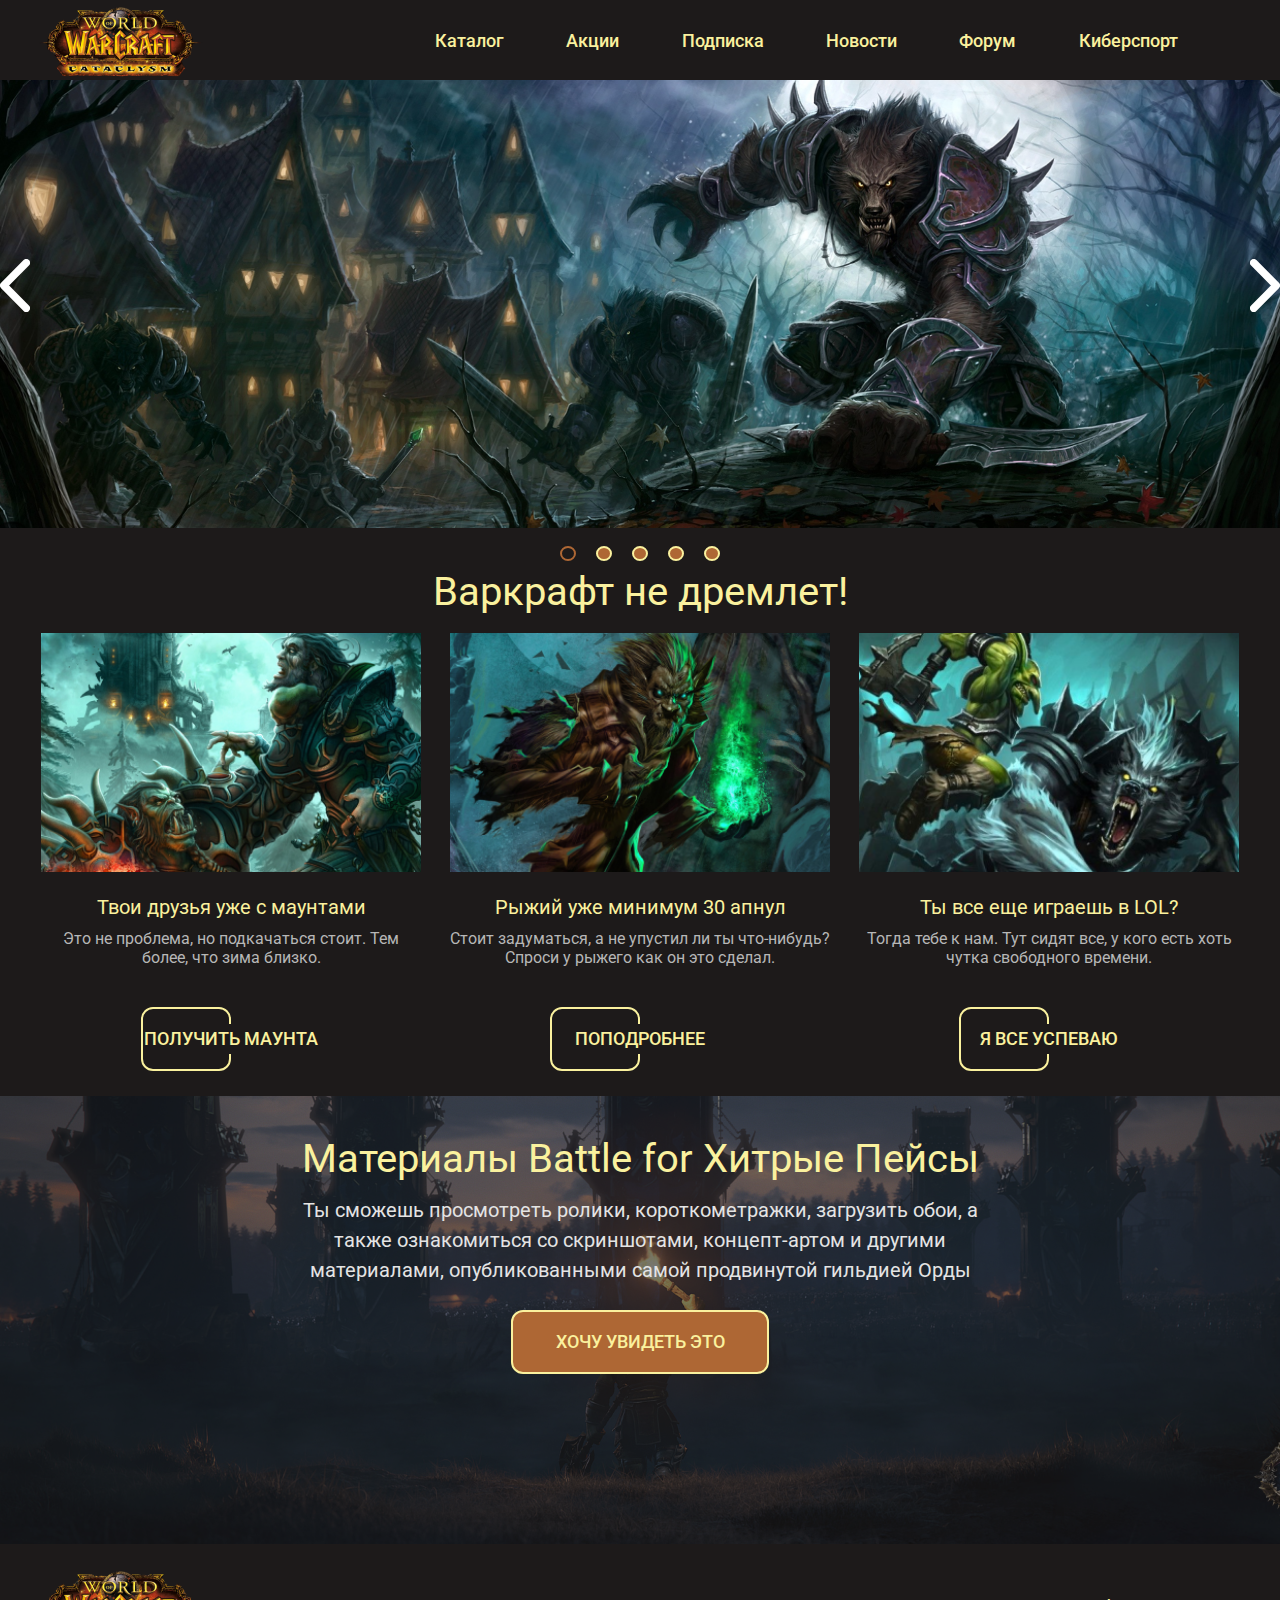
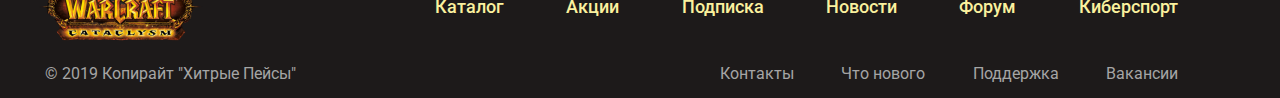
==== commit e4517c05: "+Slider\+AnimButton\+HiddenMenu" ====
--- a/index.html
+++ b/index.html
@@ -11,7 +11,7 @@
 </head>
 <body>
 	<div class="container">
-		<div class="header">
+		<div class="header _animItems">
 			<div class="header_menu_container">
 				<div class="menulogo"><a href="index.html"><img src="source/pictures/wow_logo.png" alt="logo"></a></div>
 				<div class="header_burger">
@@ -34,7 +34,20 @@
 			</div>
 		</div>
 		<div class="banner">
-			<div class="banner_background">
+			<div class="banner__item">
+				<img class="banner__item_img" src="source/pictures/fon/volk1.png" alt="Volk">
+			</div>
+			<div class="banner__item">
+				<img class="banner__item_img" src="source/pictures/fon/Citadel.png" alt="Volk">
+			</div>
+			<div class="banner__item">
+				<img class="banner__item_img" src="source/pictures/fon/Ardenweald.png" alt="Volk">
+			</div>
+			<div class="banner__item">
+				<img class="banner__item_img" src="source/pictures/fon/KillDragon.png" alt="Volk">
+			</div>
+			<div class="banner__item">
+				<img class="banner__item_img" src="source/pictures/fon/ShadowLands.png" alt="Volk">
 			</div>
 		</div>
 		<div class="nedremlet">
@@ -45,19 +58,19 @@
 						<div class="cardimg"><img src="source/pictures/nedremlet1.png" alt="nedremlet1"></div>
 						<div class="cardtitle">Твои друзья уже с маунтами</div>
 						<div class="cardtext">Это не проблема, но подкачаться стоит. Тем более, что зима близко.</div>
-						<div class="button"><a href="index.html">ПОЛУЧИТЬ МАУНТА</a></div>
+						<div class="button1"><a href="index.html">ПОЛУЧИТЬ МАУНТА</a></div>
 					</div>
 					<div class="card">
 						<div class="cardimg"><img src="source/pictures/nedremlet2.png" alt="nedremlet2"></div>
 						<div class="cardtitle">Рыжий уже минимум 30 апнул</div>
 						<div class="cardtext">Стоит задуматься, а не упустил ли ты что-нибудь? Спроси у рыжего как он это сделал.</div>
-						<div class="button"><a href="index.html">ПОПОДРОБНЕЕ</a></div>
+						<div class="button1"><a href="index.html">ПОПОДРОБНЕЕ</a></div>
 					</div>
 					<div class="card">
 						<div class="cardimg"><img src="source/pictures/nedremlet3.png" alt="nedremlet3"></div>
 						<div class="cardtitle">Ты все еще играешь в LOL?</div>
 						<div class="cardtext">Тогда тебе к нам. Тут сидят все, у кого есть хоть чутка свободного времени.</div>
-						<div class="button"><a href="index.html">Я ВСЕ УСПЕВАЮ</a></div>
+						<div class="button1"><a href="index.html">Я ВСЕ УСПЕВАЮ</a></div>
 					</div>
 				</div>
 			</div>
@@ -98,5 +111,6 @@
 	</div>
 	<script src="https://code.jquery.com/jquery-3.4.1.slim.min.js"></script>
 	<script src="script/script.js"></script>
+	<script src="slick/slick.min.js"></script>
 </body>
 </html>--- a/css/styleflex.css
+++ b/css/styleflex.css
@@ -1,3 +1,5 @@
+
+
 body {
 	background-color: #1D1A1A;
 	font-family: "Roboto";
@@ -23,8 +25,9 @@
 	width: 100%;
 	top: 0;
 	left: 0;
-	height: 85px;
+	height: 80px;
 	z-index: 50;
+	transition: 0.6s;
 }
 .header:before {
 	content:"";
@@ -36,6 +39,9 @@
 	height: 100%;
 	background-color: #1D1A1A;
 	z-index: 2;
+}
+.header._deactive {
+	top: -80px;
 }
 .header_menu_container {
 	display: flex;
@@ -105,25 +111,90 @@
 }
 
 
+
 .banner {
 	width: 100%;
 	height: 35vw;
 	max-height: 705px;
-	margin: 0px auto;
-	padding: 90px 0px 0px 0px;
-}
-.banner_background {
+	margin: 80px 0px 40px 0px;
+	/*padding: 0px 20px;*/
+	position: relative;
+}
+/*.banner__item {
+	height: 20%;
+}*/
+.banner__item_img {
+	width: 100%;
+	height: 100%;
+}
+/*.banner_background {
 	height: 100%;
 	background: url("../source/pictures/fon/volk1.png")no-repeat;
 	background-size: 100% auto;
-}
+}*/
+
+.slick-list {
+	overflow: hidden;
+	height: 100%;
+}
+
+.slick-track {
+	display: flex;
+	height: 100%;
+}
+
+.banner .slick-arrow {
+	position: absolute;
+	top: 40%;
+	z-index: 10;
+	font-size: 0;
+	width: 30px;
+	height: 55px;
+	border-width: 0px;
+}
+.banner .slick-prev {
+	left: 0;
+	background: url("../source/pictures/sl-arrow_l.svg") 0 0 / 100% no-repeat;
+}
+.banner .slick-arrow:active {
+	opacity: 0.6;
+}
+.banner .slick-next {
+	right: 0;
+	background: url("../source/pictures/sl-arrow_r.svg") 0 0 / 100% no-repeat;
+}
+
+.banner .slick-dots {
+	display: flex;
+	align-items: center;
+	justify-content: center;
+	padding: 0;
+	margin:10px 0px 16px 0px;
+}
+.slick-dots li {
+	list-style: none;
+	margin: 0px 10px;
+}
+.slick-dots button {
+	font-size: 0;
+	width: 15px;
+	height: 15px;
+	background-color: #AE6734;
+	border-radius: 50%;
+	transition: 0.4s;
+	border: 2px solid #FAF19E;
+}
+.slick-dots li.slick-active button{
+	background-color: transparent;
+	border: 2px solid #AE6734;
+}
+
 
 
 .nedremlet{
 	box-sizing: border-box;
-	padding: 20px 0px 20px 0px;
-	width: 100%;
-	margin: 0px auto;
+	width: 100%;
+	margin: 20px 0px;
 }
 .title {
 	text-align: center;
@@ -182,6 +253,7 @@
 	flex: 1 1 auto;
 	text-align: center;
 }
+
 .button {
 	font-weight: 500;
 	font-size: 18px;
@@ -194,18 +266,27 @@
 	min-width: 180px;
 	text-align: center;
 	line-height: 60px;
+	background-color: #AE6734;
+	border: 2px solid #FAF19E;
+	border-radius: 12px;
+	transition: 0.2s;
+	position: relative;
+}
+.button:hover {
+	box-shadow: 0 0 10px rgba(218,165,32,0.9);
 }
 .button a {
 	display: block;
 	text-decoration: none;
 	color: #FAF19E;
-	transition: 0.2s;
-	background-color: #AE6734;
-	border: 2px solid #FAF19E;
+	/*transition: 0.2s;*/
+	/*background-color: #AE6734;*/
+	/*border: 2px solid #FAF19E;*/
 	border-radius: 12px;
+	position: relative;
 }
 .button a:hover {
-	box-shadow: 0 0 10px rgba(218,165,32,0.9);
+	/*box-shadow: 0 0 10px rgba(218,165,32,0.9);*/
 }
 .button a:active {
 	background-color: #FAF19E;
@@ -213,6 +294,77 @@
 	color: #AE6734;
 	box-shadow: inset 0 4px 5px rgba(0,0,0,0.5);
 }
+
+
+.button1 {
+        border:none;
+        background: transparent;
+	box-sizing: border-box;
+	font-weight: 500;
+	font-size: 18px;
+	margin: 0px auto;
+	height: 64px;
+	max-width: 258px;
+	min-width: 180px;
+	text-align: center;
+	line-height: 64px;
+
+        position:relative;
+        cursor:pointer;
+}
+.button1 a {
+	display: block;
+	text-decoration: none;
+	color: #FAF19E;
+	border-radius: 12px;
+}
+.button1:before {
+	text-align: center;
+	box-sizing: border-box;
+            content:'';
+            position:absolute;
+            left:0;
+            top:0;
+            width:50%;
+            height:64px;
+            background: transparent;
+            border:2px solid #FAF19E;
+            z-index: -1;
+            border-radius:12px;
+            transition:0.3s ease-in-out;
+}
+.button1:after {
+	text-align: center;
+            content:'';
+            position:absolute;
+            left:50%;
+            top:50%;
+            transform:translate(-50%,-50%);
+            background: #1D1A1A;
+            height:30px;
+            width:10%;
+            z-index: -1;
+            transition:0.3s linear;
+}
+.button1:hover:after {
+            opacity:0;
+            background: #AE6734;
+}
+.button1:hover {
+            color:#fff;
+}
+.button1:hover:before {
+            width:100%;
+            background: #AE6734;
+            box-shadow: 0 0 10px rgba(218,165,32,0.9);
+}
+.button1 a:active {
+	background-color: #FAF19E;
+	border: 2px solid #AE6734;
+	color: #AE6734;
+	box-shadow: inset 0 4px 5px rgba(0,0,0,0.5);
+}
+
 
 
 .peysi {
@@ -326,7 +478,12 @@
 		min-height: 300px;
 	}
 
-	
+
+	.nedremlet {
+		margin:20px 0px 10px 0px;
+	}
+
+
 	.peysi {
 		box-sizing: border-box;
 		width: 100%;
@@ -362,7 +519,7 @@
 	
 	
 	.header {
-		height: 60px;
+		height: 50px;
 	}
 	.header_menu_container {
 		justify-content: space-between;
@@ -455,23 +612,28 @@
 
 
 	.banner {
-		padding: 60px 0px 0px 0px;
 		box-sizing: border-box;
-	}
-	.banner_background {
+		margin: 50px 0px 20px 0px;
+	}
+	/*.banner_background {
 	width: 100%;
 	background: url("../source/pictures/fon/volk1_1024.png") no-repeat;
 	background-size: 100% auto;
+	}*/
+	
+	
+	.banner .slick-dots {
+		margin: 5px 0px;
 	}
 	
 	
 	.nedremlet {
-		padding: 10px 0px 10px 0px;
+		padding: 10px 0px 0px 0px;
 	}
 	.title {
 		font-size: 36px;
 		line-height: 42px;
-		margin: 0px 0px 10px 0px;
+		margin: 0px 0px 5px 0px;
 	}
 
 
@@ -484,7 +646,7 @@
 	
 	
 	.footer {
-	height: 50px;
+	height: 40px;
 	padding: 0px;
 	}
 	.footer_menu_container {
@@ -495,7 +657,7 @@
 	justify-content: center;
 	max-width: 100%;
 	margin: 0px auto;
-	padding: 15px 5% 15px 5%;
+	padding: 10px 5% 10px 5%;
 	}
 	.nav_list {
 		justify-content: center;
@@ -518,7 +680,7 @@
 	
 	
 	.header {
-		height: 60px;
+		height: 50px;
 	}
 	.header_menu_container {
 		justify-content: space-between;
@@ -608,13 +770,18 @@
 		min-width: 320px;
 		width: 100%;
 		min-height: 512px;
-		padding: 60px 0px 0px 0px;
+		margin: 50px 0px 20px 0px;
 	}
 	.banner_background {
 	min-width: 100%;
 	background: url("../source/pictures/fon/volk1_414.png") no-repeat;
 	background-size: 100% auto;
 	}
+
+	.slick-dots {
+		padding: 0;
+		margin: 5px 0px;
+	}
 	
 	
 	.nedremlet {
@@ -623,7 +790,7 @@
 	.title {
 	font-size: 36px;
 	line-height: 42px;
-	margin: 0px 0px 20px 0px;
+	margin: 0px 0px 10px 0px;
 	}
 	.cardscontainer {
 	max-width: 700px;
@@ -637,7 +804,13 @@
 	max-width: 560px;
 	}
 	.card:nth-child(2) {
-	margin: 61px 0px 61px 0px;
+	margin: 30px 0px 30px 0px;
+	}
+	.cardtitle {
+		padding: 10px 0px 5px 0px;
+	}
+	.cardtext {
+		margin: 0px 0px 20px 0px;
 	}
 	
 	
@@ -664,8 +837,7 @@
 	
 	
 	.footer {
-	height: 50px;
-	padding: 0px 0px 0px 0px;
+	
 	}
 	.footer_menu_container {
 	display: none;
